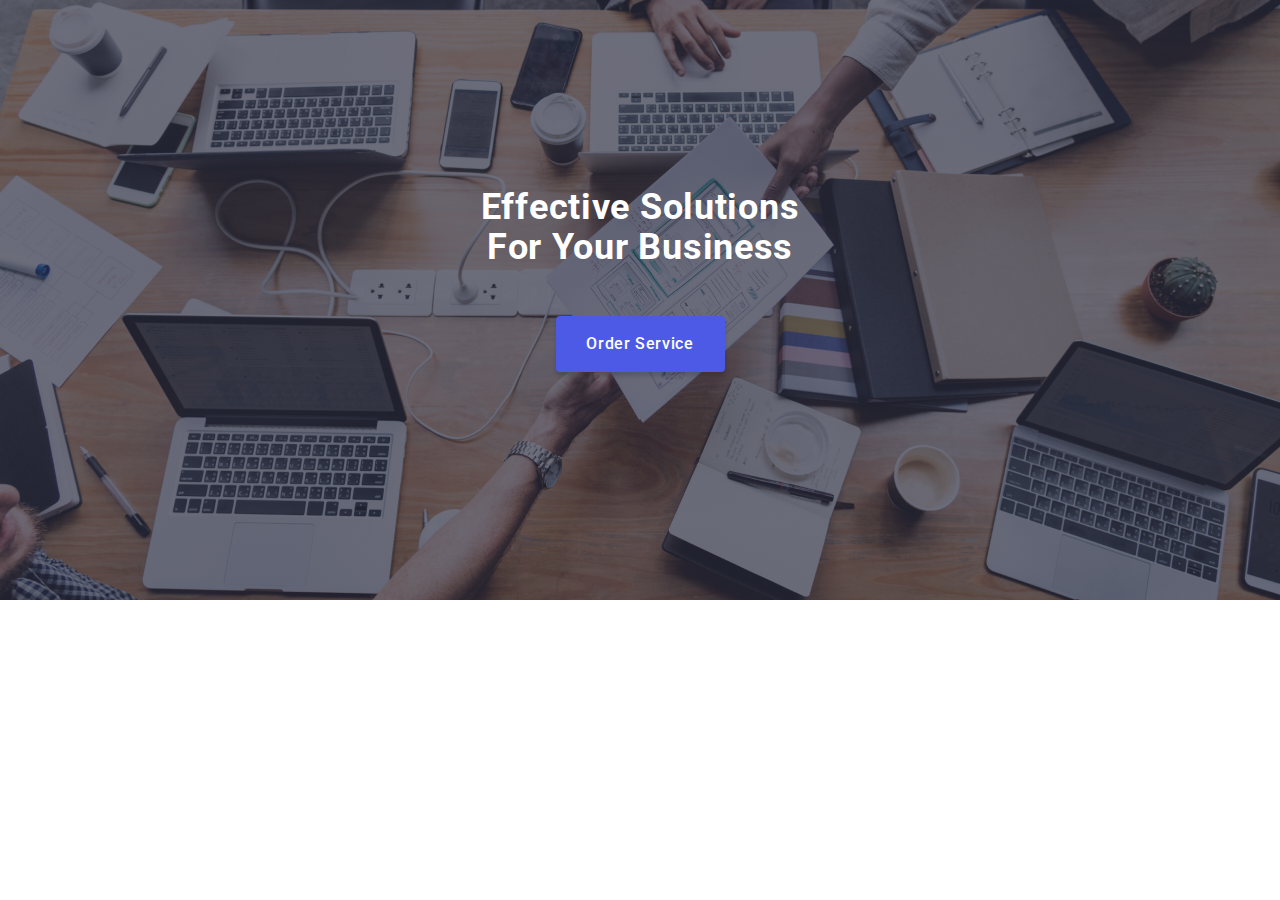
==== index.html @ 907e3c86 "start" ====
<!DOCTYPE html>
<html lang="en">
  <head>
    <meta charset="UTF-8" />
    <meta http-equiv="X-UA-Compatible" content="IE=edge" />
    <meta name="viewport" content="width=device-width, initial-scale=1.0" />
    <title>WebStudio</title>
    <link rel="preconnect" href="https://fonts.googleapis.com" />
    <link rel="preconnect" href="https://fonts.gstatic.com" crossorigin />
    <link
      href="https://fonts.googleapis.com/css2?family=Raleway:wght@800&family=Roboto:wght@400;500;700;900&display=swap"
      rel="stylesheet"
    />
    <link
      rel="stylesheet"
      href="https://cdn.jsdelivr.net/npm/modern-normalize@2.0.0/modern-normalize.min.css"
    />
    <link rel="stylesheet" href="./css/styles.css" />
  </head>

  <body>
    <!-- === HEADER -->

    <!-- <header class="header">
      <div class="container container-header">
        <nav class="logo-nav">
          <a class="header-logo logo link" href="./index.html"
            >Web<span class="header-logo-tail">Studio</span></a
          >
          <ul class="main-nav list">
            <li>
              <a class="nav-link nav-link-studio link" href="./index.html"
                >Studio</a
              >
            </li>
            <li>
              <a class="nav-link link" href="./portfolio.html">Portfolio</a>
            </li>
            <li><a class="nav-link link" href="">Contacts</a></li>
          </ul>
        </nav>
        <address class="contacts">
          <ul class="contacts-nav list">
            <li class="contacts-item">
              <a class="contacts-link link" href="mailto:info@devstudio.com"
                >info@devstudio.com</a
              >
            </li>
            <li class="contacts-item">
              <a class="contacts-link link" href="tel:+110001111111"
                >+11 (000) 111-11-11</a
              >
            </li>
          </ul>
        </address>
      </div>
    </header> -->

    <main>
      <!-- === HERO -->

      <section class="hero">
        <div class="container">
          <h1 class="hero-title">Effective Solutions for Your Business</h1>
          <button class="hero-btn" type="button" data-modal-open>
            Order Service
          </button>
        </div>
      </section>

      <!-- === FEATURES -->

      <!-- <section class="features-container">
        <div class="container">
          <h2 class="visually-hidden">Features</h2>
          <ul class="features-list list">
            <li class="features-list-item">
              <div class="features-icon">
                <svg width="64" height="64">
                  <use href="./images/icons.svg#icon-antenna"></use>
                </svg>
              </div>
              <h3 class="features-list-heading">Strategy</h3>
              <p class="features-text">
                Our goal is to identify the business problem to walk away with
                the perfect and creative solution.
              </p>
            </li>
            <li class="features-list-item">
              <div class="features-icon">
                <svg width="64" height="64">
                  <use href="./images/icons.svg#icon-clock"></use>
                </svg>
              </div>
              <h3 class="features-list-heading">Punctuality</h3>
              <p class="features-text">
                Bring the key message to the brand's audience for the best price
                within the shortest possible time.
              </p>
            </li>
            <li class="features-list-item">
              <div class="features-icon">
                <svg width="64" height="64">
                  <use href="./images/icons.svg#icon-diagram"></use>
                </svg>
              </div>
              <h3 class="features-list-heading">Diligence</h3>
              <p class="features-text">
                Research and confirm brands that present the strongest digital
                growth opportunities and minimize risk.
              </p>
            </li>
            <li class="features-list-item">
              <div class="features-icon">
                <svg width="64" height="64">
                  <use href="./images/icons.svg#icon-astronaut"></use>
                </svg>
              </div>
              <h3 class="features-list-heading">Technologies</h3>
              <p class="features-text">
                Design practice focused on digital experiences. We bring forth a
                deep passion for problem-solving.
              </p>
            </li>
          </ul>
        </div>
      </section> -->

      <!-- === FUNCTIONS -->

      <!-- <section class="functions-container">
        <div class="container">
          <h2 class="section-title functions-title">What are we doing</h2>
          <ul class="functions-list list">
            <li class="functions-image">
              <img src="./images/img01.jpg" alt="Computer screen" width="360" />
            </li>
            <li class="functions-image">
              <img
                src="./images/img02.jpg"
                alt="Several smartphone screen layers"
                width="360"
              />
            </li>
            <li class="functions-image">
              <img
                src="./images/img03.jpg"
                alt="Smartphone in a hand"
                width="360"
              />
            </li>
          </ul>
        </div>
      </section> -->

      <!-- === TEAM -->

      <!-- <section class="team-container">
        <div class="container">
          <h2 class="section-title team-title">Our Team</h2>
          <ul class="team-list list">
            <li class="team-member-card">
              <img
                src="./images/photo01.jpg"
                alt="Mark Guerrero"
                class="team-img"
                width="264"
              />
              <div class="team-text">
                <h3 class="team-card-title">Mark Guerrero</h3>
                <p class="team-card-description">Product Designer</p>
                <ul class="team-soc-list list">
                  <li class="team-soc-item">
                    <a
                      href=""
                      class="team-soc-link link"
                      target="_blank"
                      rel="noopener noreferrer"
                    >
                      <svg class="team-soc-icon" width="16" height="16">
                        <use href="./images/icons.svg#icon-instagram"></use>
                      </svg>
                    </a>
                  </li>
                  <li class="team-soc-item">
                    <a
                      href=""
                      class="team-soc-link link"
                      target="_blank"
                      rel="noopener noreferrer"
                    >
                      <svg class="team-soc-icon" width="16" height="16">
                        <use href="./images/icons.svg#icon-twitter"></use>
                      </svg>
                    </a>
                  </li>
                  <li class="team-soc-item">
                    <a
                      href=""
                      class="team-soc-link link"
                      target="_blank"
                      rel="noopener noreferrer"
                    >
                      <svg class="team-soc-icon" width="16" height="16">
                        <use href="./images/icons.svg#icon-facebook"></use>
                      </svg>
                    </a>
                  </li>
                  <li class="team-soc-item">
                    <a
                      href=""
                      class="team-soc-link link"
                      target="_blank"
                      rel="noopener noreferrer"
                    >
                      <svg class="team-soc-icon" width="16" height="16">
                        <use href="./images/icons.svg#icon-linkedin"></use>
                      </svg>
                    </a>
                  </li>
                </ul>
              </div>
            </li>
            <li class="team-member-card">
              <img
                src="./images/photo02.jpg"
                alt="Tom Ford"
                class="team-img"
                width="264"
              />
              <div class="team-text">
                <h3 class="team-card-title">Tom Ford</h3>
                <p class="team-card-description">Frontend Developer</p>
                <ul class="team-soc-list list">
                  <li class="team-soc-item">
                    <a
                      href=""
                      class="team-soc-link link"
                      target="_blank"
                      rel="noopener noreferrer"
                    >
                      <svg class="team-soc-icon" width="16" height="16">
                        <use href="./images/icons.svg#icon-instagram"></use>
                      </svg>
                    </a>
                  </li>
                  <li class="team-soc-item">
                    <a
                      href=""
                      class="team-soc-link link"
                      target="_blank"
                      rel="noopener noreferrer"
                    >
                      <svg class="team-soc-icon" width="16" height="16">
                        <use href="./images/icons.svg#icon-twitter"></use>
                      </svg>
                    </a>
                  </li>
                  <li class="team-soc-item">
                    <a
                      href=""
                      class="team-soc-link link"
                      target="_blank"
                      rel="noopener noreferrer"
                    >
                      <svg class="team-soc-icon" width="16" height="16">
                        <use href="./images/icons.svg#icon-facebook"></use>
                      </svg>
                    </a>
                  </li>
                  <li class="team-soc-item">
                    <a
                      href=""
                      class="team-soc-link link"
                      target="_blank"
                      rel="noopener noreferrer"
                    >
                      <svg class="team-soc-icon" width="16" height="16">
                        <use href="./images/icons.svg#icon-linkedin"></use>
                      </svg>
                    </a>
                  </li>
                </ul>
              </div>
            </li>
            <li class="team-member-card">
              <img
                src="./images/photo03.jpg"
                alt="Camila Garcia"
                class="team-img"
                width="264"
              />
              <div class="team-text">
                <h3 class="team-card-title">Camila Garcia</h3>
                <p class="team-card-description">Marketing</p>
                <ul class="team-soc-list list">
                  <li class="team-soc-item">
                    <a
                      href=""
                      class="team-soc-link link"
                      target="_blank"
                      rel="noopener noreferrer"
                    >
                      <svg class="team-soc-icon" width="16" height="16">
                        <use href="./images/icons.svg#icon-instagram"></use>
                      </svg>
                    </a>
                  </li>
                  <li class="team-soc-item">
                    <a
                      href=""
                      class="team-soc-link link"
                      target="_blank"
                      rel="noopener noreferrer"
                    >
                      <svg class="team-soc-icon" width="16" height="16">
                        <use href="./images/icons.svg#icon-twitter"></use>
                      </svg>
                    </a>
                  </li>
                  <li class="team-soc-item">
                    <a
                      href=""
                      class="team-soc-link link"
                      target="_blank"
                      rel="noopener noreferrer"
                    >
                      <svg class="team-soc-icon" width="16" height="16">
                        <use href="./images/icons.svg#icon-facebook"></use>
                      </svg>
                    </a>
                  </li>
                  <li class="team-soc-item">
                    <a
                      href=""
                      class="team-soc-link link"
                      target="_blank"
                      rel="noopener noreferrer"
                    >
                      <svg class="team-soc-icon" width="16" height="16">
                        <use href="./images/icons.svg#icon-linkedin"></use>
                      </svg>
                    </a>
                  </li>
                </ul>
              </div>
            </li>
            <li class="team-member-card">
              <img
                src="./images/photo04.jpg"
                alt="Daniel Wilson"
                class="team-img"
                width="264"
              />
              <div class="team-text">
                <h3 class="team-card-title">Daniel Wilson</h3>
                <p class="team-card-description">UI Designer</p>
                <ul class="team-soc-list list">
                  <li class="team-soc-item">
                    <a
                      href=""
                      class="team-soc-link link"
                      target="_blank"
                      rel="noopener noreferrer"
                    >
                      <svg class="team-soc-icon" width="16" height="16">
                        <use href="./images/icons.svg#icon-instagram"></use>
                      </svg>
                    </a>
                  </li>
                  <li class="team-soc-item">
                    <a
                      href=""
                      class="team-soc-link link"
                      target="_blank"
                      rel="noopener noreferrer"
                    >
                      <svg class="team-soc-icon" width="16" height="16">
                        <use href="./images/icons.svg#icon-twitter"></use>
                      </svg>
                    </a>
                  </li>
                  <li class="team-soc-item">
                    <a
                      href=""
                      class="team-soc-link link"
                      target="_blank"
                      rel="noopener noreferrer"
                    >
                      <svg class="team-soc-icon" width="16" height="16">
                        <use href="./images/icons.svg#icon-facebook"></use>
                      </svg>
                    </a>
                  </li>
                  <li class="team-soc-item">
                    <a
                      href=""
                      class="team-soc-link link"
                      target="_blank"
                      rel="noopener noreferrer"
                    >
                      <svg class="team-soc-icon" width="16" height="16">
                        <use href="./images/icons.svg#icon-linkedin"></use>
                      </svg>
                    </a>
                  </li>
                </ul>
              </div>
            </li>
          </ul>
        </div>
      </section> -->

      <!-- === CUSTOMERS -->

      <!-- <section class="customers">
        <div class="container">
          <h2 class="section-title customers-title">Customers</h2>
          <ul class="customers-list list">
            <li class="customers-item">
              <a
                href=""
                class="customers-link link"
                target="_blank"
                rel="noopener noreferrer"
              >
                <svg class="customers-icon" width="104" height="56">
                  <use href="./images/icons.svg#icon-client-01"></use>
                </svg>
              </a>
            </li>
            <li class="customers-item">
              <a
                href=""
                class="customers-link link"
                target="_blank"
                rel="noopener noreferrer"
              >
                <svg class="customers-icon" width="104" height="56">
                  <use href="./images/icons.svg#icon-client-02"></use>
                </svg>
              </a>
            </li>
            <li class="customers-item">
              <a
                href=""
                class="customers-link link"
                target="_blank"
                rel="noopener noreferrer"
              >
                <svg class="customers-icon" width="104" height="56">
                  <use href="./images/icons.svg#icon-client-03"></use>
                </svg>
              </a>
            </li>
            <li class="customers-item">
              <a
                href=""
                class="customers-link link"
                target="_blank"
                rel="noopener noreferrer"
              >
                <svg class="customers-icon" width="104" height="56">
                  <use href="./images/icons.svg#icon-client-04"></use>
                </svg>
              </a>
            </li>
            <li class="customers-item">
              <a
                href=""
                class="customers-link link"
                target="_blank"
                rel="noopener noreferrer"
              >
                <svg class="customers-icon" width="104" height="56">
                  <use href="./images/icons.svg#icon-client-05"></use>
                </svg>
              </a>
            </li>
            <li class="customers-item">
              <a
                href=""
                class="customers-link link"
                target="_blank"
                rel="noopener noreferrer"
              >
                <svg class="customers-icon" width="104" height="56">
                  <use href="./images/icons.svg#icon-client-06"></use>
                </svg>
              </a>
            </li>
          </ul>
        </div>
      </section> -->
    </main>

    <!-- === FOOTER -->

    <!-- <footer class="footer">
      <div class="container footer-container">
        <div class="footer-left">
          <a class="footer-logo logo link" href="./index.html"
            >Web<span class="footer-logo-tail">Studio</span></a
          >
          <p class="footer-text">
            Increase the flow of customers and sales for your business with
            digital marketing & growth solutions.
          </p>
        </div>
        <div class="footer-right">
          <p class="footer-title">Social media</p>
          <ul class="footer-soc-list list">
            <li class="footer-soc-item">
              <a
                href=""
                class="footer-soc-link"
                target="_blank"
                rel="hoopener noreferrer"
              >
                <svg class="footer-soc-icons" width="24" height="24">
                  <use href="./images/icons.svg#icon-instagram"></use>
                </svg>
              </a>
            </li>
            <li class="footer-soc-item">
              <a
                href=""
                class="footer-soc-link"
                target="_blank"
                rel="hoopener noreferrer"
              >
                <svg class="footer-soc-icons" width="24" height="24">
                  <use href="./images/icons.svg#icon-twitter"></use>
                </svg>
              </a>
            </li>
            <li class="footer-soc-item">
              <a
                href=""
                class="footer-soc-link"
                target="_blank"
                rel="hoopener noreferrer"
              >
                <svg class="footer-soc-icons" width="24" height="24">
                  <use href="./images/icons.svg#icon-facebook"></use>
                </svg>
              </a>
            </li>
            <li class="footer-soc-item">
              <a
                href=""
                class="footer-soc-link"
                target="_blank"
                rel="hoopener noreferrer"
              >
                <svg class="footer-soc-icons" width="24" height="24">
                  <use href="./images/icons.svg#icon-linkedin"></use>
                </svg>
              </a>
            </li>
          </ul>
        </div>
        <div class="footer-suscribe">
          <p class="footer-title">Subscribe</p>
          <form class="subscribe-field">
            <label class="user-email"
              ><input
                type="email"
                name="user-email"
                class="subscribe-input"
                placeholder="E-mail"
            /></label>
            <button type="submit" class="subscribe-btn">
              Subscribe
              <svg class="send-icon" width="24" height="24">
                <use href="./images/icons.svg#icon-send"></use>
              </svg>
            </button>
          </form>
        </div>
      </div>
    </footer> -->

    <!-- === MODAL -->

    <div class="backdrop is-hidden" data-modal>
      <div class="modal">
        <button type="button" class="modal-close" data-modal-close>
          <svg class="button-icon" width="8" height="8">
            <use href="./images/icons.svg#icon-close"></use>
          </svg>
        </button>
        <p class="modal-title">Leave your contacts and we will call you back</p>
        <form>
          <div class="modal-field">
            <label for="user-name" class="input-label">Name</label>
            <div class="wrap-input">
              <input
                type="text"
                name="user-name"
                id="user-name"
                class="modal-input"
                placeholder="Thomas Anderson"
              />
              <svg class="modal-icon" width="18" height="24">
                <use href="./images/icons.svg#icon-person"></use>
              </svg>
            </div>
          </div>
          <div class="modal-field">
            <label for="user-tel" class="input-label">Phone</label>
            <div class="wrap-input">
              <input
                type="tel"
                name="user-tel"
                id="user-tel"
                class="modal-input"
                placeholder="neo@gmatrix.com"
              />
              <svg class="modal-icon" width="18" height="24">
                <use href="./images/icons.svg#icon-phone"></use>
              </svg>
            </div>
          </div>
          <div class="modal-field">
            <label for="user-email" class="input-label">Email</label>
            <div class="wrap-input">
              <input
                type="email"
                name="user-email"
                id="user-email"
                class="modal-input"
                placeholder="+380123456789"
              />
              <svg class="modal-icon" width="18" height="24">
                <use href="./images/icons.svg#icon-email"></use>
              </svg>
            </div>
          </div>
          <div class="textarea-wrap">
            <label for="user-comment" class="input-label">Comment</label>
            <textarea
              name="user-comment"
              id="user-comment"
              class="modal-comment"
              placeholder="Text input"
            ></textarea>
          </div>
          <div class="privacy-field">
            <input
              type="checkbox"
              id="user-privacy"
              name="user-privacy"
              value="true"
              class="modal-check visually-hidden"
            />
            <label for="user-privacy" class="check-text">
              <span class="check-span">
                <svg class="check-icon" width="10" height="8">
                  <use href="./images/icons.svg#icon-click"></use>
                </svg>
              </span>
              I accept the terms and conditions of the
              <a href="" class="privacy-link">Privacy Policy</a></label
            >
          </div>
          <button type="submit" class="modal-button">Send</button>
        </form>
      </div>
    </div>
    <script src="./js/modal.js"></script>
  </body>
</html>
---- css/styles.css ----
:root {
  --primary-brand-color: #4d5ae5;
  --logo-font: "Raleway", sans-serif;
  --main-font: "Roboto", sans-serif;
  --main-color: #434455;
  --secondary-color: #2e2f42;
  --active-contact-color: #404bbf;
  --minor-color: #f4f4fd;
  --nondescript-color: #ffffff;
  --border-color: #e7e9fc;
  --customers-color: #8e8f99;
  --footer-active-color: #31d0aa;
  --modal-bg: #fcfcfc;
}

body {
  font-family: var(--main-font);
  color: var(--main-color);
  background-color: var(--nondescript-color);
}

h1,
h2,
h3,
h4,
p {
  margin-top: 0;
  margin-bottom: 0;
}

ul,
ol {
  margin-top: 0;
  margin-bottom: 0;
  padding-left: 0;
}

img {
  display: block;
}

.link {
  text-decoration: none;
}

.list {
  list-style: none;
}

.container {
  width: 100%;
  padding-right: 15px;
  padding-left: 15px;
  margin: 0 auto;
}

.contacts {
  font-style: normal;
  margin-left: auto;
}

.logo {
  font-family: var(--logo-font);
  font-weight: 800;
  font-size: 18px;
  line-height: 1.17;
  letter-spacing: 0.03em;
  text-transform: uppercase;
  color: var(--primary-brand-color);
}

/* ======================= HEADER ======================== */

.header {
  background: var(--nondescript-color);
  padding-top: 24px;
  padding-bottom: 24px;
  display: flex;
  border-bottom: 1px solid #e7e9fc;
  box-shadow: 0px 2px 1px rgba(46, 47, 66, 0.08),
    0px 1px 1px rgba(46, 47, 66, 0.16), 0px 1px 6px rgba(46, 47, 66, 0.08);
}

.container-header {
  display: flex;
}

.logo-nav {
  display: flex;
  align-items: center;
}

.header-logo {
  margin-right: 76px;
}

.header-logo-tail {
  font-family: var(--logo-font);
  font-weight: 800;
  font-size: 18px;
  line-height: 1.17;
  letter-spacing: 0.03em;
  text-transform: uppercase;
  color: var(--secondary-color);
}

.main-nav {
  display: flex;
  gap: 40px;
}

.nav-link {
  font-family: var(--main-font);
  font-weight: 500;
  font-size: 16px;
  line-height: 1.5;
  letter-spacing: 0.02em;
  color: var(--secondary-color);
  padding: 24px 0;
  transition-property: color;
  transition-duration: 250ms;
  transition-timing-function: cubic-bezier(0.4, 0, 0.2, 1);
}

.nav-link-studio,
.nav-link-portfolio {
  position: relative;
  color: var(--active-contact-color);
}

.nav-link-studio::after,
.nav-link-portfolio::after {
  content: "";
  position: absolute;
  display: block;
  width: 100%;
  height: 4px;
  border-radius: 2px;
  background-color: var(--active-contact-color);
  margin-top: 21px;
  bottom: -1px;
}

.contacts-nav {
  display: flex;
  gap: 40px;
}

.contacts-link {
  font-family: var(--main-font);
  font-weight: 400;
  font-size: 16px;
  line-height: 1.5;
  letter-spacing: 0.02em;
  color: var(--main-color);
  transition-property: color;
  transition-duration: 250ms;
  transition-timing-function: cubic-bezier(0.4, 0, 0.2, 1);
}

.contacts-link:hover,
.contacts-link:focus,
.nav-link:hover,
.nav-link:focus {
  color: var(--active-contact-color);
}

/* =================== HERO ================= */

.hero {
  height: 600px;
  max-width: 1440px;
  background-color: var(--secondary-color);
  padding: 188px 0;
  background-image: linear-gradient(
      rgba(46, 47, 66, 0.7),
      rgba(46, 47, 66, 0.7)
    ),
    url(../images/bg.jpg);
  background-size: cover;
  background-repeat: no-repeat;
  background-position: center;
  margin: 0 auto;
}

.hero-title {
  width: 320px;
  font-family: var(--main-font);
  margin: 0 auto 48px;
  color: var(--nondescript-color);
  font-weight: 700;
  font-size: 36px;
  line-height: 1.11;
  text-align: center;
  letter-spacing: 0.02em;
  text-transform: capitalize;
}

.hero-btn {
  min-width: 169px;
  height: 56px;
  font-family: var(--main-font);
  font-weight: 500;
  font-size: 16px;
  line-height: 1.5;
  letter-spacing: 0.04em;
  color: var(--nondescript-color);
  background-color: var(--primary-brand-color);
  box-shadow: 0px 4px 4px rgba(0, 0, 0, 0.15);
  border: none;
  border-radius: 4px;
  cursor: pointer;
  display: block;
  margin: 0 auto;
  transition: background-color 250ms cubic-bezier(0.4, 0, 0.2, 1);
}

.hero-btn:hover,
.hero-btn:focus {
  background-color: var(--active-contact-color);
  box-shadow: 0px 4px 4px rgba(0, 0, 0, 0.15);
}

/* ==================== FEATURES ======================= */

.visually-hidden {
  position: absolute;
  width: 1px;
  height: 1px;
  margin: -1px;
  border: 0;
  padding: 0;
  white-space: nowrap;
  clip-path: inset(100%);
  clip: rect(0 0 0 0);
  overflow: hidden;
}

.features-container,
.team-container {
  padding: 120px 0;
}

.features-list,
.functions-list,
.team-list {
  display: flex;
  gap: 24px;
}

.features-icon {
  height: 112px;
  background-color: var(--minor-color);
  border-radius: 4px;
  display: flex;
  justify-content: center;
  align-items: center;
  margin-bottom: 8px;
}

.features-list-heading {
  font-weight: 500;
  font-size: 20px;
  line-height: 1.2;
  letter-spacing: 0.02em;
  color: var(--secondary-color);
  margin-bottom: 8px;
}

.features-list-item {
  width: calc((100% - 72px) / 4);
}

.features-text {
  line-height: 1.5;
  letter-spacing: 0.02em;
  color: var(--main-color);
}

/* ===================== FUNCTIONS =========================== */

.functions-container {
  padding-bottom: 120px;
}

.functions-title {
  margin-bottom: 72px;
}

.functions-image {
  width: calc((100% - 48px) / 3);
}

/* ===================== TEAM & PROJECTS ===================== */

.team-title {
  margin-bottom: 72px;
}

.projects-box {
  padding: 96px 0 120px 0;
}

.project-list {
  display: flex;
  gap: 24px;
  flex-wrap: wrap;
  row-gap: 48px;
}

.team-container {
  background: var(--minor-color);
}

.team-member-card,
.project-card {
  background: var(--nondescript-color);
}

.project-link {
  display: block;
  transition-property: box-shadow;
  transition-duration: 250ms;
  transition-timing-function: cubic-bezier(0.4, 0, 0.2, 1);
}

.project-link:hover,
.project-link:focus {
  box-shadow: 0px 1px 6px rgba(46, 47, 66, 0.08),
    0px 1px 1px rgba(46, 47, 66, 0.16), 0px 2px 1px rgba(46, 47, 66, 0.08);
}

.team-member-card {
  text-align: center;
  letter-spacing: 0.02em;
  box-shadow: 0px 1px 6px rgba(46, 47, 66, 0.08),
    0px 1px 1px rgba(46, 47, 66, 0.16), 0px 2px 1px rgba(46, 47, 66, 0.08);
  border-radius: 0px 0px 4px 4px;
}

.card-title,
.team-card-title {
  font-weight: 500;
  font-size: 20px;
  line-height: 1.2;
  letter-spacing: 0.02em;
  color: var(--secondary-color);
}

.card-title,
.team-card-title {
  margin-bottom: 8px;
}

.team-card-title,
.team-card-description {
  text-align: center;
}

.card-description,
.team-card-description {
  line-height: 1.5;
  letter-spacing: 0.02em;
  color: var(--main-color);
}

.team-card-description {
  margin-bottom: 8px;
}

.team-text {
  padding: 32px 16px;
}

.team-soc-list,
.customers-list {
  display: flex;
  justify-content: center;
  gap: 24px;
}

.team-soc-item,
.footer-soc-item {
  width: 40px;
  height: 40px;
}

.team-soc-link,
.footer-soc-link {
  width: 100%;
  height: 100%;
  background-color: var(--primary-brand-color);
  border-radius: 50%;
  display: flex;
  justify-content: center;
  align-items: center;
  transition-property: background-color;
  transition-duration: 250ms;
  transition-timing-function: cubic-bezier(0.4, 0, 0.2, 1);
}

.projects-text {
  padding: 32px 16px;
  border: 1px solid #e7e9fc;
  border-top: none;
}

.section-title {
  font-size: 36px;
  line-height: 1.11;
  text-align: center;
  letter-spacing: 0.02em;
  text-transform: capitalize;
  color: var(--secondary-color);
}

.img-box {
  position: relative;
  overflow: hidden;
}

.overflow-text {
  position: absolute;
  top: 0;
  left: 0;
  width: 100%;
  height: 100%;
  font-size: 16px;
  line-height: 1.5;
  letter-spacing: 0.02em;
  color: var(--minor-color);
  background-color: var(--primary-brand-color);
  padding: 40px 32px;
  transform: translateY(100%);
  transition: transform 250ms cubic-bezier(0.4, 0, 0.2, 1);
}

.project-link:hover .overflow-text,
.project-link:focus .overflow-text {
  transform: translateY(0%);
}

.team-soc-icon {
  fill: var(--minor-color);
}

.team-soc-link:hover,
.team-soc-link:focus {
  background-color: var(--active-contact-color);
}

/* ========================= CUSTOMERS ===================== */

.customers {
  padding: 120px 0;
}

.customers-title {
  margin-bottom: 72px;
}

.customers-item {
  width: 168px;
  height: 88px;
}

.customers-link {
  width: 100%;
  height: 100%;
  display: flex;
  border: 1px solid var(--customers-color);
  color: var(--customers-color);
  border-radius: 4px;
  justify-content: center;
  align-items: center;
  transition-property: border-color, color;
  transition-duration: 250ms;
  transition-timing-function: cubic-bezier(0.4, 0, 0.2, 1);
}

.customers-icon {
  fill: currentColor;
}

.customers-link:hover,
.customers-link:focus {
  border-color: var(--active-contact-color);
  color: var(--active-contact-color);
}

/* ========================= FILTER ======================== */

.filter-btn {
  background-color: var(--minor-color);
  font-family: var(--main-font);
  font-weight: 500;
  font-size: 16px;
  line-height: 1.5;
  text-align: center;
  letter-spacing: 0.04em;
  color: var(--primary-brand-color);
  border: 1px solid var(--border-color);
  border-radius: 4px;
  padding: 12px 24px;
  transition: color 250ms cubic-bezier(0.4, 0, 0.2, 1),
    background-color 250ms cubic-bezier(0.4, 0, 0.2, 1),
    border-color 250ms cubic-bezier(0.4, 0, 0.2, 1),
    box-shadow 250ms cubic-bezier(0.4, 0, 0.2, 1);
}

.filter-btn:hover,
.filter-btn:focus {
  background-color: var(--active-contact-color);
  color: var(--nondescript-color);
  cursor: pointer;
  box-shadow: 0px 3px 1px rgba(0, 0, 0, 0.1), 0px 2px 1px rgba(0, 0, 0, 0.08),
    0px 2px 2px rgba(0, 0, 0, 0.12);
  border: 1px solid transparent;
}

.filter-list {
  display: flex;
  gap: 24px;
  justify-content: center;
  margin-bottom: 72px;
}

/* ========================= FOOTER ======================== */

.footer-container {
  display: flex;
  align-items: baseline;
}

.footer {
  background-color: var(--secondary-color);
  padding: 100px 0;
}

.footer-left {
  margin-right: 120px;
}

.footer-right {
  margin-right: 80px;
}

.footer-logo {
  display: inline-block;
  margin-bottom: 16px;
}

.footer-text {
  width: 264px;
  line-height: 1.5;
  letter-spacing: 0.02em;
  color: var(--minor-color);
}

.footer-logo-tail {
  font-family: var(--logo-font);
  font-weight: 800;
  font-size: 18px;
  line-height: 1.17;
  letter-spacing: 0.03em;
  text-transform: uppercase;
  color: var(--minor-color);
}

.footer-title {
  margin-bottom: 16px;
  color: var(--nondescript-color);
  font-weight: 500;
  line-height: 1.5;
  letter-spacing: 0.02em;
}

.footer-soc-list {
  display: flex;
  gap: 16px;
}

.footer-soc-icons {
  fill: var(--minor-color);
}

.footer-soc-link:hover,
.footer-soc-link:focus {
  background-color: var(--footer-active-color);
}

.subscribe-field {
  display: flex;
  gap: 24px;
}

.subscribe-input {
  display: flex;
  width: 264px;
  height: 40px;
  font-size: 12px;
  line-height: 1.5;
  letter-spacing: 0.04em;
  background-color: transparent;
  border: 1px solid var(--nondescript-color);
  filter: drop-shadow(0px 4px 4px rgba(0, 0, 0, 0.15));
  border-radius: 4px;
  padding-left: 16px;
  color: var(--nondescript-color);
}

.subscribe-input::placeholder {
  font-size: 12px;
  line-height: 2;
  letter-spacing: 0.04em;
  color: var(--nondescript-color);
}

.subscribe-btn {
  display: flex;
  min-width: 165px;
  height: 40px;
  justify-content: center;
  align-items: center;
  padding: 8px 24px;
  border-radius: 4px;
  font-family: var(--main-font);
  background-color: var(--primary-brand-color);
  font-weight: 500;
  font-size: 16px;
  line-height: 1.5;
  letter-spacing: 0.04em;
  color: var(--nondescript-color);
  border: none;
  cursor: pointer;
  transition: background-color 250ms cubic-bezier(0.4, 0, 0.2, 1);
}

.subscribe-btn:hover,
.subscribe-btn:focus,
.modal-button:hover,
.modal-button:focus {
  background-color: var(--active-contact-color);
}

.send-icon {
  fill: var(--nondescript-color);
  margin-left: 16px;
}

/* ======================== MODAL ======================== */

.backdrop {
  position: fixed;
  width: 100%;
  height: 100%;
  background-color: rgba(46, 47, 66, 0.4);
  top: 0;
  transition: opacity 250ms cubic-bezier(0.4, 0, 0.2, 1),
    visibility 250ms cubic-bezier(0.4, 0, 0.2, 1);
}

.modal {
  position: absolute;
  width: 408px;
  min-height: 584px;
  background-color: var(--modal-bg);
  box-shadow: 0px 1px 1px rgba(0, 0, 0, 0.14), 0px 1px 3px rgba(0, 0, 0, 0.12),
    0px 2px 1px rgba(0, 0, 0, 0.2);
  border-radius: 4px;
  top: 50%;
  left: 50%;
  transform: translate(-50%, -50%) scale(1);
  transition: transform 250ms cubic-bezier(0.4, 0, 0.2, 1);
  padding: 72px 24px 24px;
}

.backdrop.is-hidden .modal {
  transform: translate(-50%, -50%) scale(0);
}

.modal-close {
  position: absolute;
  top: 24px;
  right: 24px;
  width: 24px;
  height: 24px;
  background-color: var(--border-color);
  border: 1px solid rgba(0, 0, 0, 0.1);
  border-radius: 50%;
  display: flex;
  align-items: center;
  justify-content: center;
  padding: 0;
  cursor: pointer;
  transition: background-color 250ms cubic-bezier(0.4, 0, 0.2, 1),
    border 250ms cubic-bezier(0.4, 0, 0.2, 1);
}

.modal-close:hover,
.modal-close:focus {
  border: none;
  fill: var(--nondescript-color);
  background-color: var(--active-contact-color);
}

.button-icon {
  transition: fill 250ms cubic-bezier(0.4, 0, 0.2, 1);
}

.is-hidden {
  visibility: hidden;
  opacity: 0;
  pointer-events: none;
}

.modal-title {
  color: var(--secondary-color);
  text-align: center;
  font-weight: 500;
  line-height: 1.5;
  letter-spacing: 0.02em;
  margin-bottom: 16px;
}

.modal-input {
  width: 100%;
  height: 40px;
  border: 1px solid rgba(46, 47, 66, 0.4);
  border-radius: 4px;
  background-color: transparent;
  padding-left: 38px;
  outline: transparent;
  transition: border-color 250ms cubic-bezier(0.4, 0, 0.2, 1);
}

.modal-input:focus {
  border-color: var(--primary-brand-color);
}

.modal-input:focus + .modal-icon {
  fill: var(--primary-brand-color);
}

.modal-icon {
  transition: fill 250ms cubic-bezier(0.4, 0, 0.2, 1);
}

.input-label {
  display: block;
  font-weight: 400;
  font-size: 12px;
  line-height: 1.17;
  letter-spacing: 0.04em;
  color: var(--customers-color);
  margin-bottom: 4px;
}

.input-label span {
  display: block;
}

.modal-field {
  margin-bottom: 8px;
}

.wrap-input {
  position: relative;
}

.modal-icon {
  position: absolute;
  top: 50%;
  transform: translateY(-50%);
  left: 16px;
}

.textarea-wrap {
  margin-bottom: 16px;
}

.privacy-field {
  margin-bottom: 24px;
}

.modal-comment {
  width: 100%;
  height: 120px;
  padding: 8px 16px;
  font-size: 12px;
  line-height: 1.17;
  letter-spacing: 0.04em;
  color: rgba(46, 47, 66, 0.4);
  background-color: transparent;
  border: 1px solid rgba(46, 47, 66, 0.4);
  border-radius: 4px;
  outline: transparent;
  resize: none;
  transition: border-color 250ms cubic-bezier(0.4, 0, 0.2, 1);
}

.modal-comment::placeholder,
.modal-input::placeholder {
  font-size: 12px;
  line-height: 1.17;
  letter-spacing: 0.04em;
  color: rgba(46, 47, 66, 0.4);
}

.modal-comment:focus {
  border-color: var(--primary-brand-color);
}

.check-text {
  align-items: center;
  font-weight: 400;
  font-size: 12px;
  line-height: 1.17;
  letter-spacing: 0.04em;
  color: var(--customers-color);
}

.check-span {
  display: inline-flex;
  width: 16px;
  height: 16px;
  border: 1px solid rgba(46, 47, 66, 0.4);
  border-radius: 2px;
  margin-right: 8px;
  align-items: center;
  justify-content: center;
  fill: transparent;
  transition: background-color 250ms cubic-bezier(0.4, 0, 0.2, 1),
    border 250ms cubic-bezier(0.4, 0, 0.2, 1),
    fill 250ms cubic-bezier(0.4, 0, 0.2, 1);
}

.modal-check:checked + .check-text span {
  background-color: var(--active-contact-color);
  border: none;
  fill: var(--minor-color);
}

.modal-button {
  display: block;
  justify-content: center;
  align-items: center;
  text-align: center;
  font-weight: 500;
  font-size: 16px;
  line-height: 1.5;
  letter-spacing: 0.04em;
  color: var(--nondescript-color);
  margin: 0 auto;
  min-width: 169px;
  height: 56px;
  background-color: var(--primary-brand-color);
  border: none;
  box-shadow: 0px 4px 4px rgba(0, 0, 0, 0.15);
  border-radius: 4px;
  cursor: pointer;
  transition: background-color 250ms cubic-bezier(0.4, 0, 0.2, 1);
}

.privacy-link {
  margin-left: 2px;
  color: var(--primary-brand-color);
}
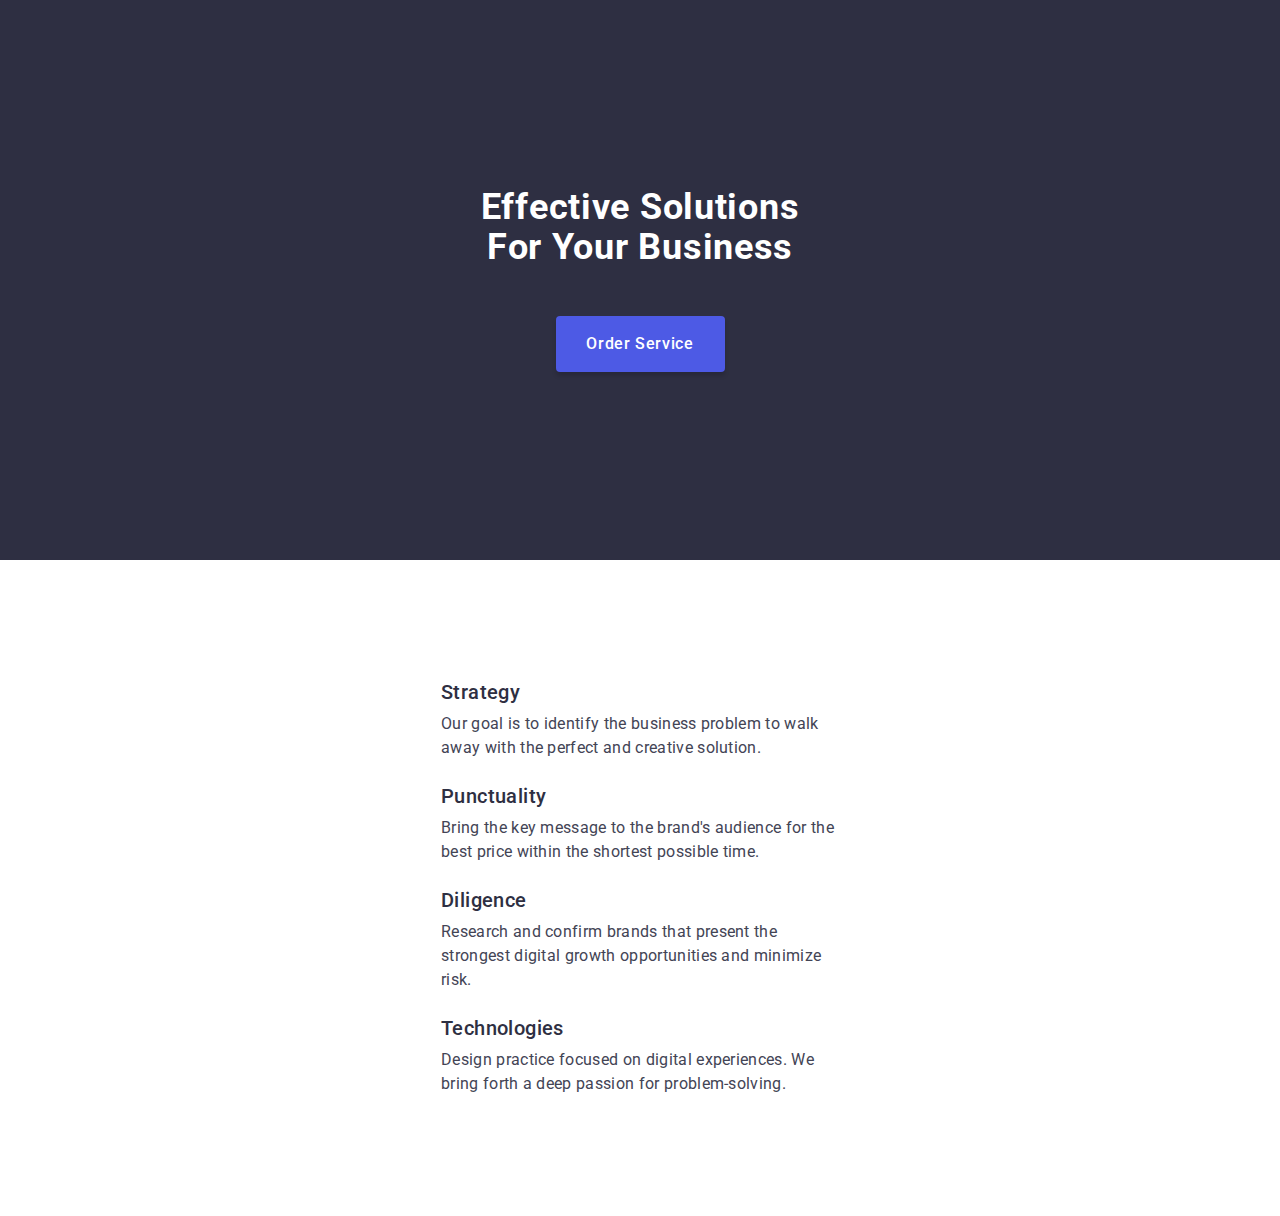
==== commit 197153b3: "shit" ====
--- a/index.html
+++ b/index.html
@@ -16,6 +16,7 @@
       href="https://cdn.jsdelivr.net/npm/modern-normalize@2.0.0/modern-normalize.min.css"
     />
     <link rel="stylesheet" href="./css/styles.css" />
+    <link rel="stylesheet" href="./css/media.css" />
   </head>
 
   <body>
@@ -70,16 +71,16 @@
 
       <!-- === FEATURES -->
 
-      <!-- <section class="features-container">
+      <section class="features-container">
         <div class="container">
           <h2 class="visually-hidden">Features</h2>
           <ul class="features-list list">
             <li class="features-list-item">
-              <div class="features-icon">
+              <!-- <div class="features-icon">
                 <svg width="64" height="64">
                   <use href="./images/icons.svg#icon-antenna"></use>
                 </svg>
-              </div>
+              </div> -->
               <h3 class="features-list-heading">Strategy</h3>
               <p class="features-text">
                 Our goal is to identify the business problem to walk away with
@@ -87,11 +88,11 @@
               </p>
             </li>
             <li class="features-list-item">
-              <div class="features-icon">
+              <!-- <div class="features-icon">
                 <svg width="64" height="64">
                   <use href="./images/icons.svg#icon-clock"></use>
                 </svg>
-              </div>
+              </div> -->
               <h3 class="features-list-heading">Punctuality</h3>
               <p class="features-text">
                 Bring the key message to the brand's audience for the best price
@@ -99,11 +100,11 @@
               </p>
             </li>
             <li class="features-list-item">
-              <div class="features-icon">
+              <!-- <div class="features-icon">
                 <svg width="64" height="64">
                   <use href="./images/icons.svg#icon-diagram"></use>
                 </svg>
-              </div>
+              </div> -->
               <h3 class="features-list-heading">Diligence</h3>
               <p class="features-text">
                 Research and confirm brands that present the strongest digital
@@ -111,11 +112,11 @@
               </p>
             </li>
             <li class="features-list-item">
-              <div class="features-icon">
+              <!-- <div class="features-icon">
                 <svg width="64" height="64">
                   <use href="./images/icons.svg#icon-astronaut"></use>
                 </svg>
-              </div>
+              </div> -->
               <h3 class="features-list-heading">Technologies</h3>
               <p class="features-text">
                 Design practice focused on digital experiences. We bring forth a
@@ -124,7 +125,7 @@
             </li>
           </ul>
         </div>
-      </section> -->
+      </section>
 
       <!-- === FUNCTIONS -->
 
--- a/css/styles.css
+++ b/css/styles.css
@@ -168,15 +168,13 @@
 /* =================== HERO ================= */
 
 .hero {
-  height: 600px;
-  max-width: 1440px;
   background-color: var(--secondary-color);
   padding: 188px 0;
-  background-image: linear-gradient(
+  /* background-image: linear-gradient(
       rgba(46, 47, 66, 0.7),
       rgba(46, 47, 66, 0.7)
     ),
-    url(../images/bg.jpg);
+    url(../images/bg.jpg); */
   background-size: cover;
   background-repeat: no-repeat;
   background-position: center;
@@ -246,6 +244,7 @@
 .team-list {
   display: flex;
   gap: 24px;
+  flex-wrap: wrap;
 }
 
 .features-icon {
@@ -259,16 +258,21 @@
 }
 
 .features-list-heading {
+  display: inline-flex;
   font-weight: 500;
   font-size: 20px;
   line-height: 1.2;
   letter-spacing: 0.02em;
   color: var(--secondary-color);
   margin-bottom: 8px;
+  margin-left: auto;
+  margin-right: auto;
+  text-align: center;
 }
 
 .features-list-item {
-  width: calc((100% - 72px) / 4);
+  /* width: calc((100% - 72px) / 4); */
+  width: 100%;
 }
 
 .features-text {
--- a/css/media.css
+++ b/css/media.css
@@ -0,0 +1,5 @@
+@media screen and (min-width: 428px) {
+    .container {
+        width: 428px;
+    };
+}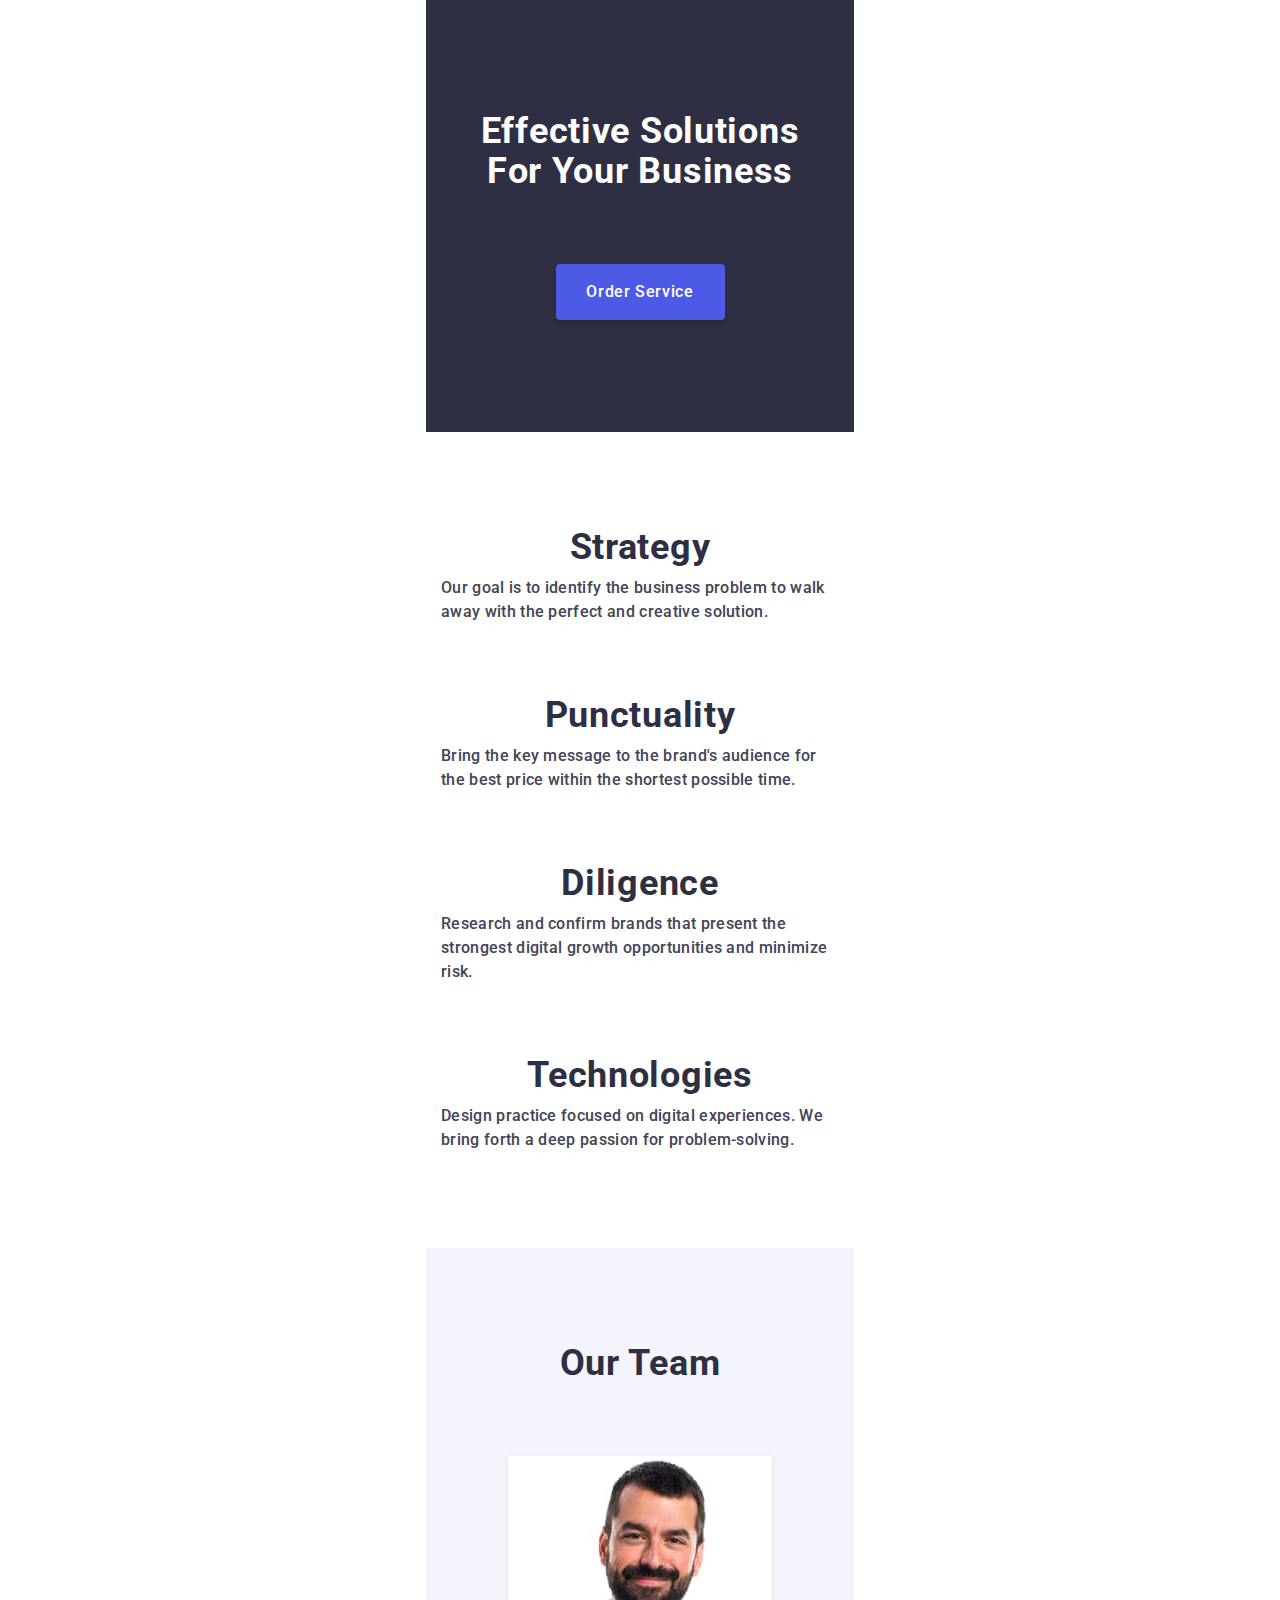
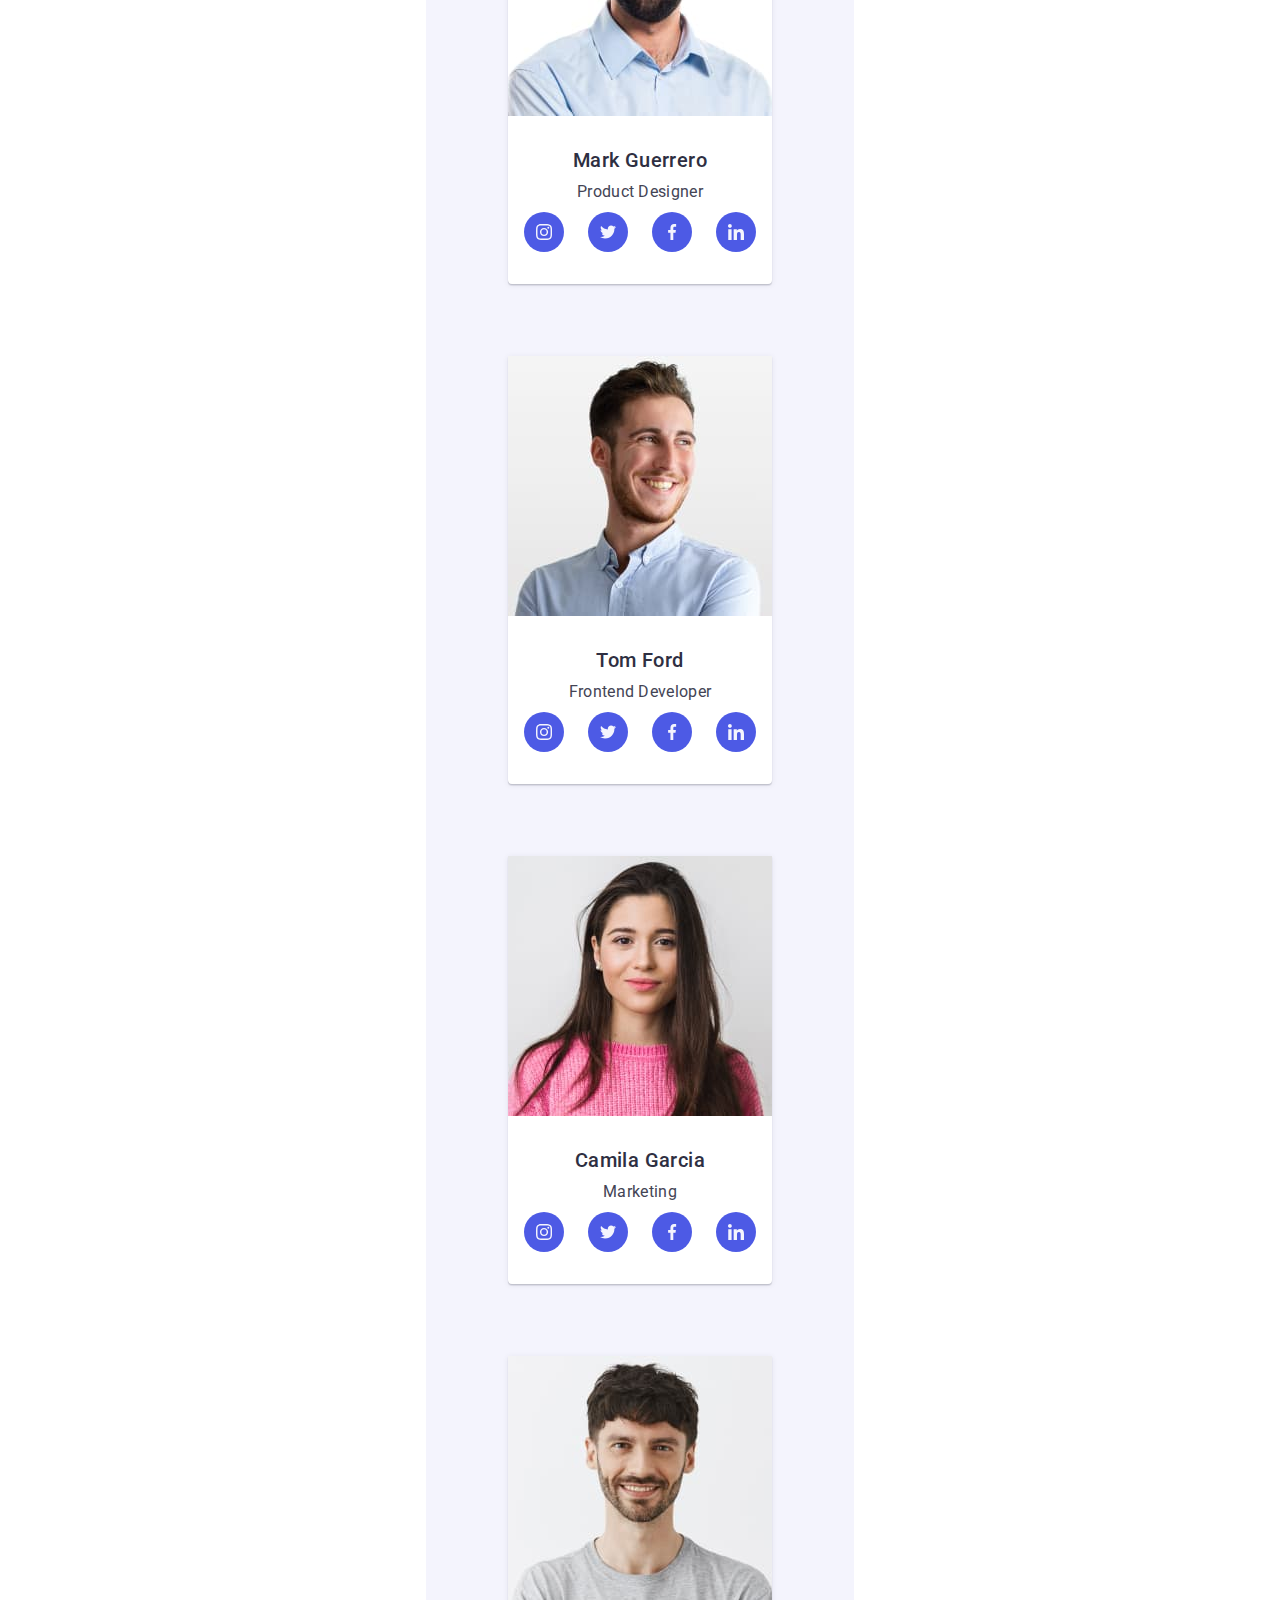
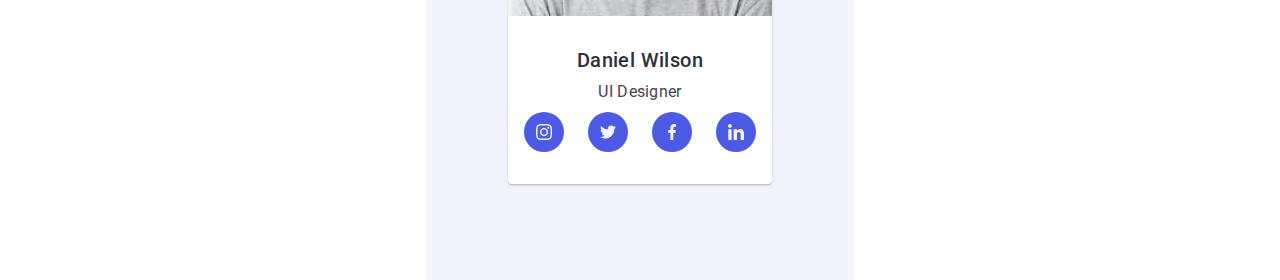
==== commit 5f256be0: "17.06 first successes" ====
--- a/index.html
+++ b/index.html
@@ -156,7 +156,7 @@
 
       <!-- === TEAM -->
 
-      <!-- <section class="team-container">
+      <section class="team-container">
         <div class="container">
           <h2 class="section-title team-title">Our Team</h2>
           <ul class="team-list list">
@@ -410,7 +410,7 @@
             </li>
           </ul>
         </div>
-      </section> -->
+      </section>
 
       <!-- === CUSTOMERS -->
 
--- a/css/styles.css
+++ b/css/styles.css
@@ -51,7 +51,7 @@
   width: 100%;
   padding-right: 15px;
   padding-left: 15px;
-  margin: 0 auto;
+  /* margin: 0 auto; */
 }
 
 .contacts {
@@ -168,8 +168,9 @@
 /* =================== HERO ================= */
 
 .hero {
+  display: flex;
   background-color: var(--secondary-color);
-  padding: 188px 0;
+  padding: 112px 0;
   /* background-image: linear-gradient(
       rgba(46, 47, 66, 0.7),
       rgba(46, 47, 66, 0.7)
@@ -182,9 +183,10 @@
 }
 
 .hero-title {
-  width: 320px;
+  padding-left: 39px;
+  padding-right: 39px;
   font-family: var(--main-font);
-  margin: 0 auto 48px;
+  margin: 0 auto 72px;
   color: var(--nondescript-color);
   font-weight: 700;
   font-size: 36px;
@@ -236,15 +238,19 @@
 
 .features-container,
 .team-container {
-  padding: 120px 0;
+  display: flex;
+  max-width: 428px;
+  padding: 96px 0;
+  margin: 0 auto;
 }
 
 .features-list,
 .functions-list,
 .team-list {
   display: flex;
-  gap: 24px;
+  gap: 72px;
   flex-wrap: wrap;
+  justify-content: center;
 }
 
 .features-icon {
@@ -258,10 +264,11 @@
 }
 
 .features-list-heading {
-  display: inline-flex;
-  font-weight: 500;
-  font-size: 20px;
-  line-height: 1.2;
+  display: block;
+  font-weight: 700;
+  font-size: 36px;
+  text-transform: capitalize;
+  line-height: 1.11;
   letter-spacing: 0.02em;
   color: var(--secondary-color);
   margin-bottom: 8px;
@@ -276,6 +283,8 @@
 }
 
 .features-text {
+  font-weight: 500;
+  font-size: 16px;
   line-height: 1.5;
   letter-spacing: 0.02em;
   color: var(--main-color);
--- a/css/media.css
+++ b/css/media.css
@@ -1,5 +1,10 @@
 @media screen and (min-width: 428px) {
     .container {
         width: 428px;
-    };
+        
+    }
+
+    .hero {
+        width: 428px;
+    }
 }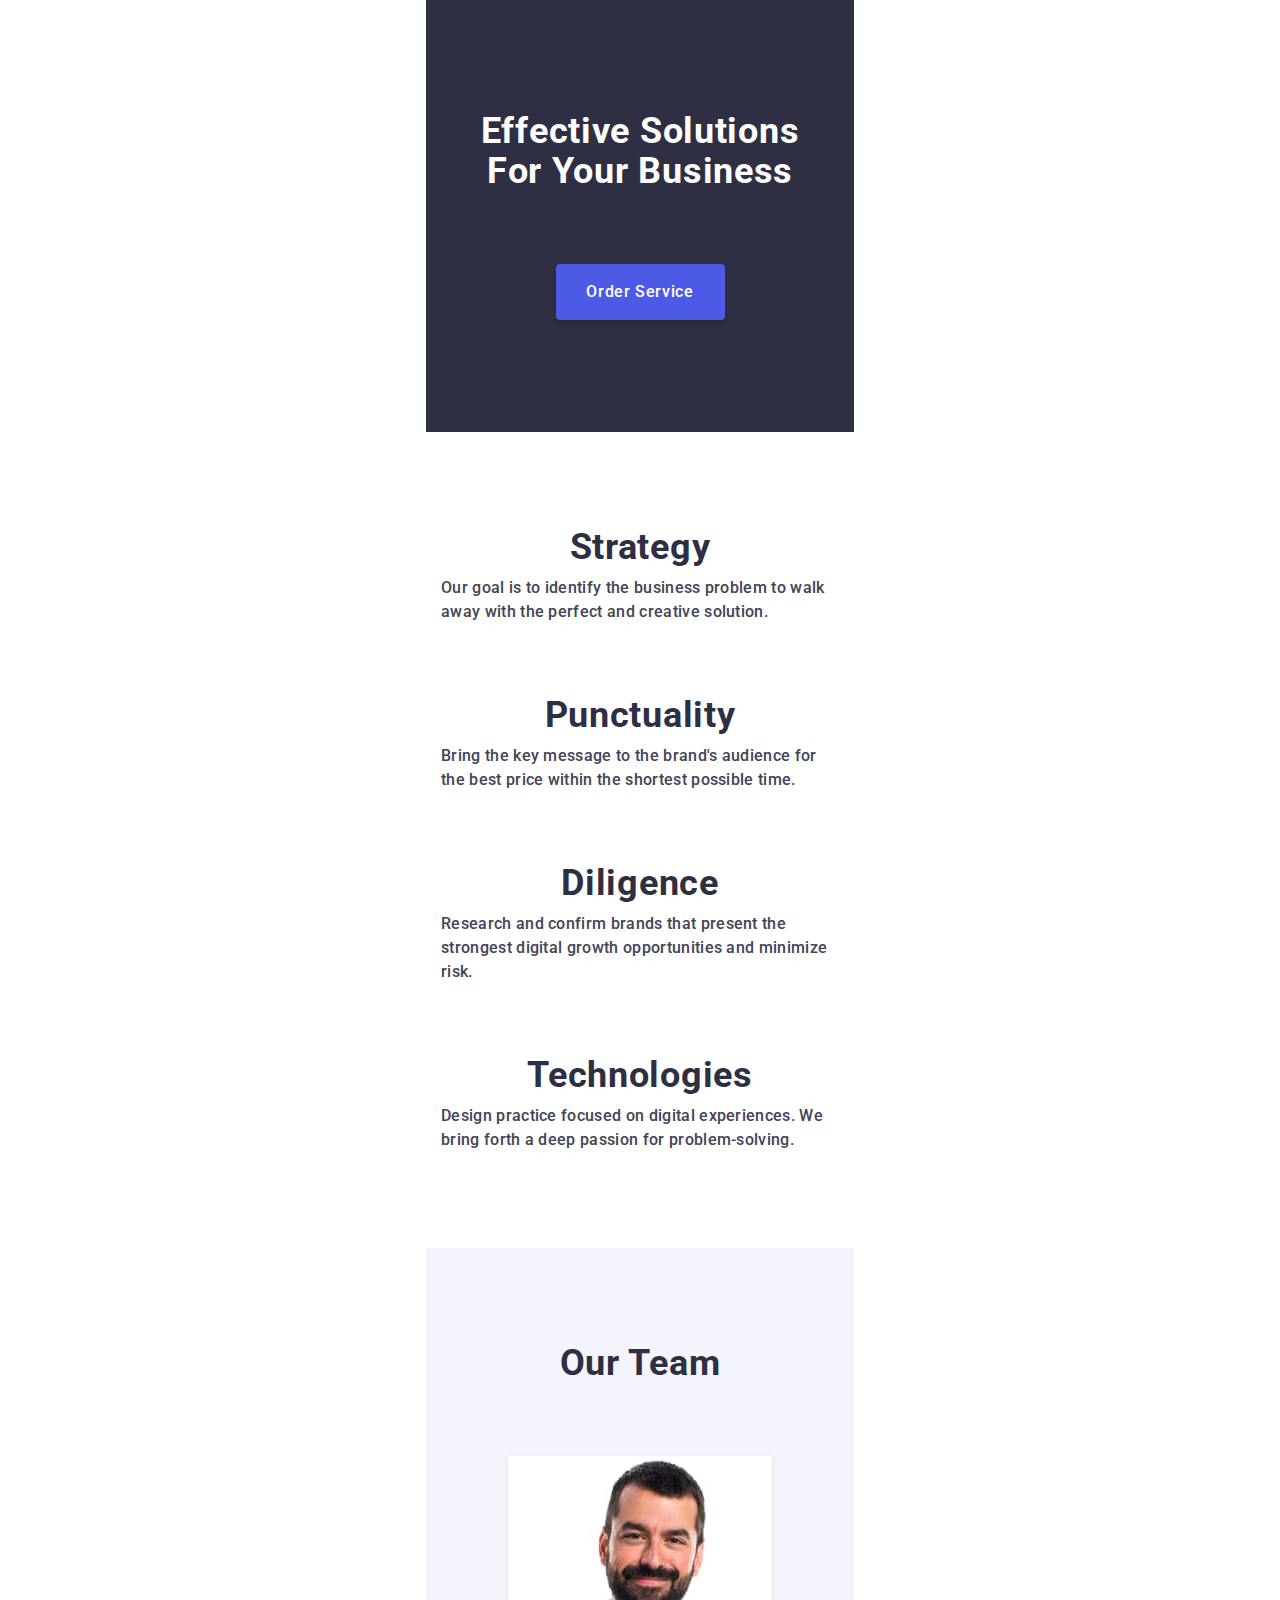
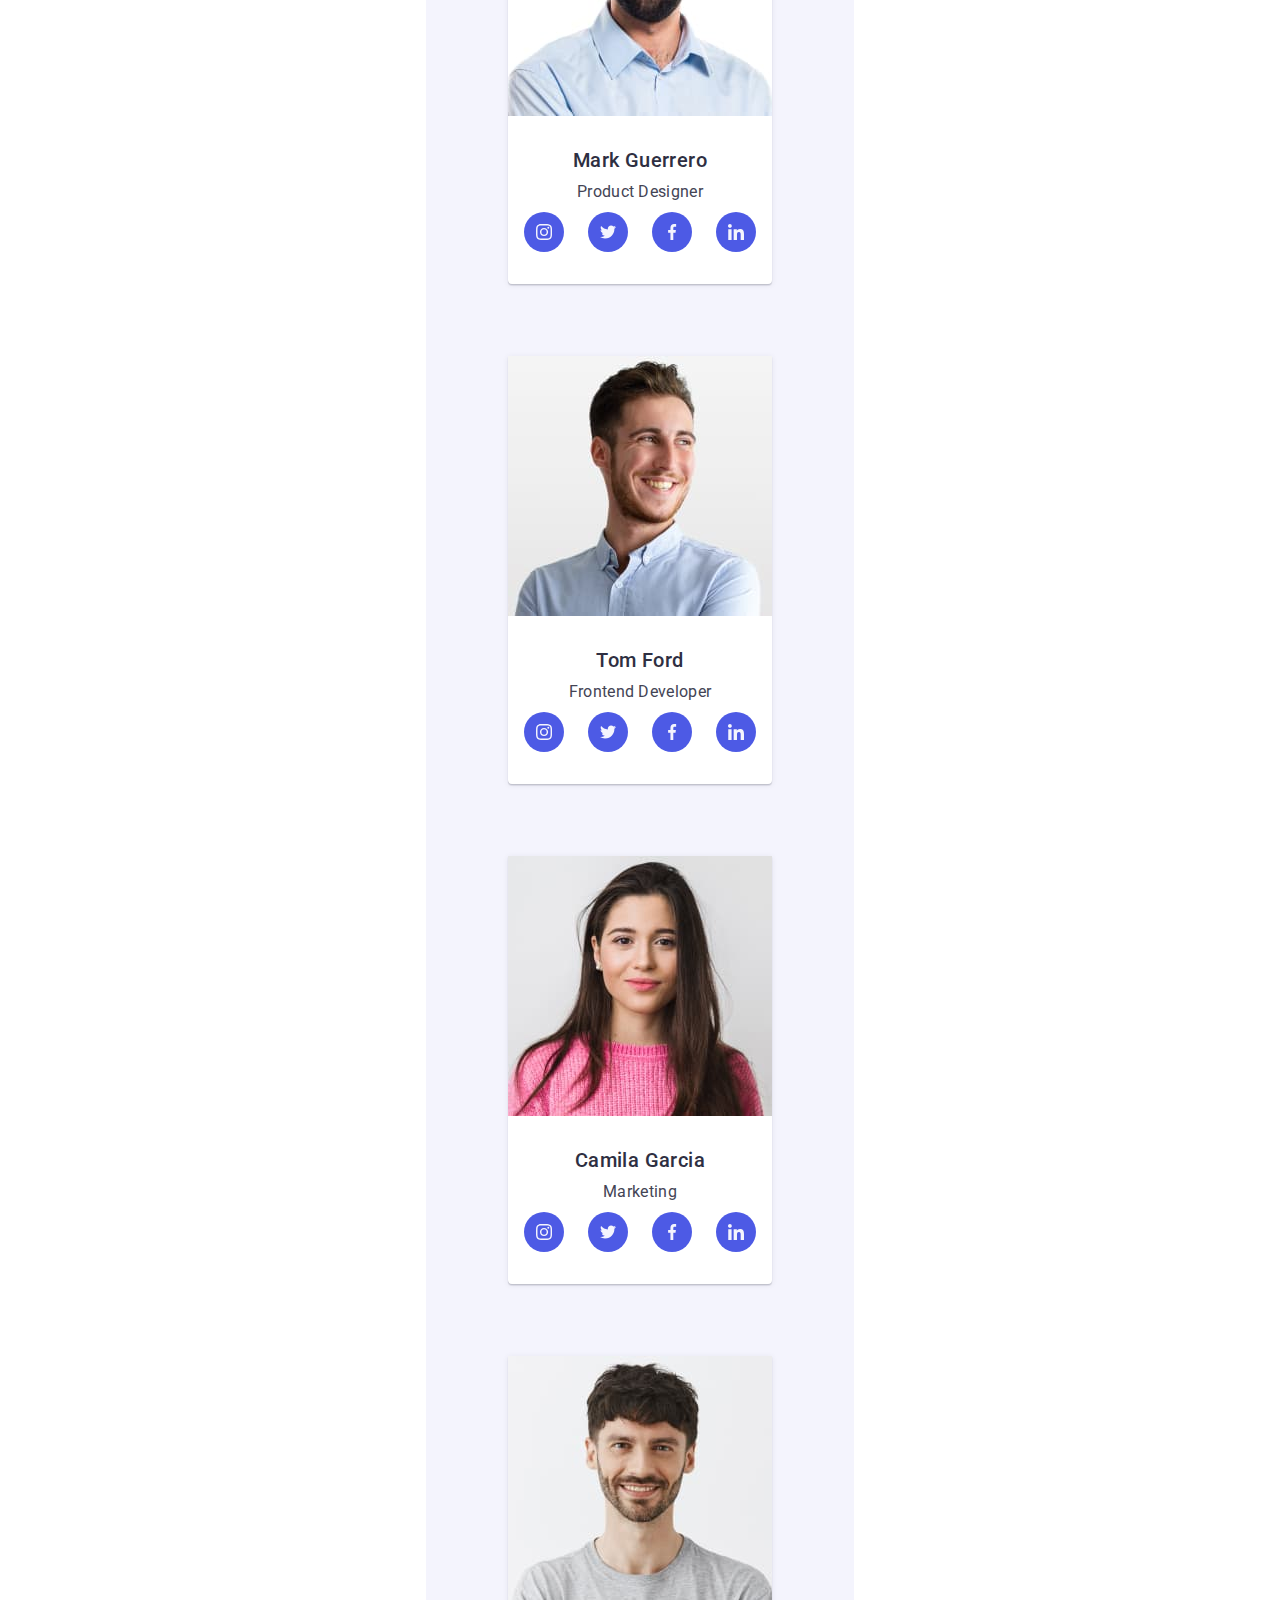
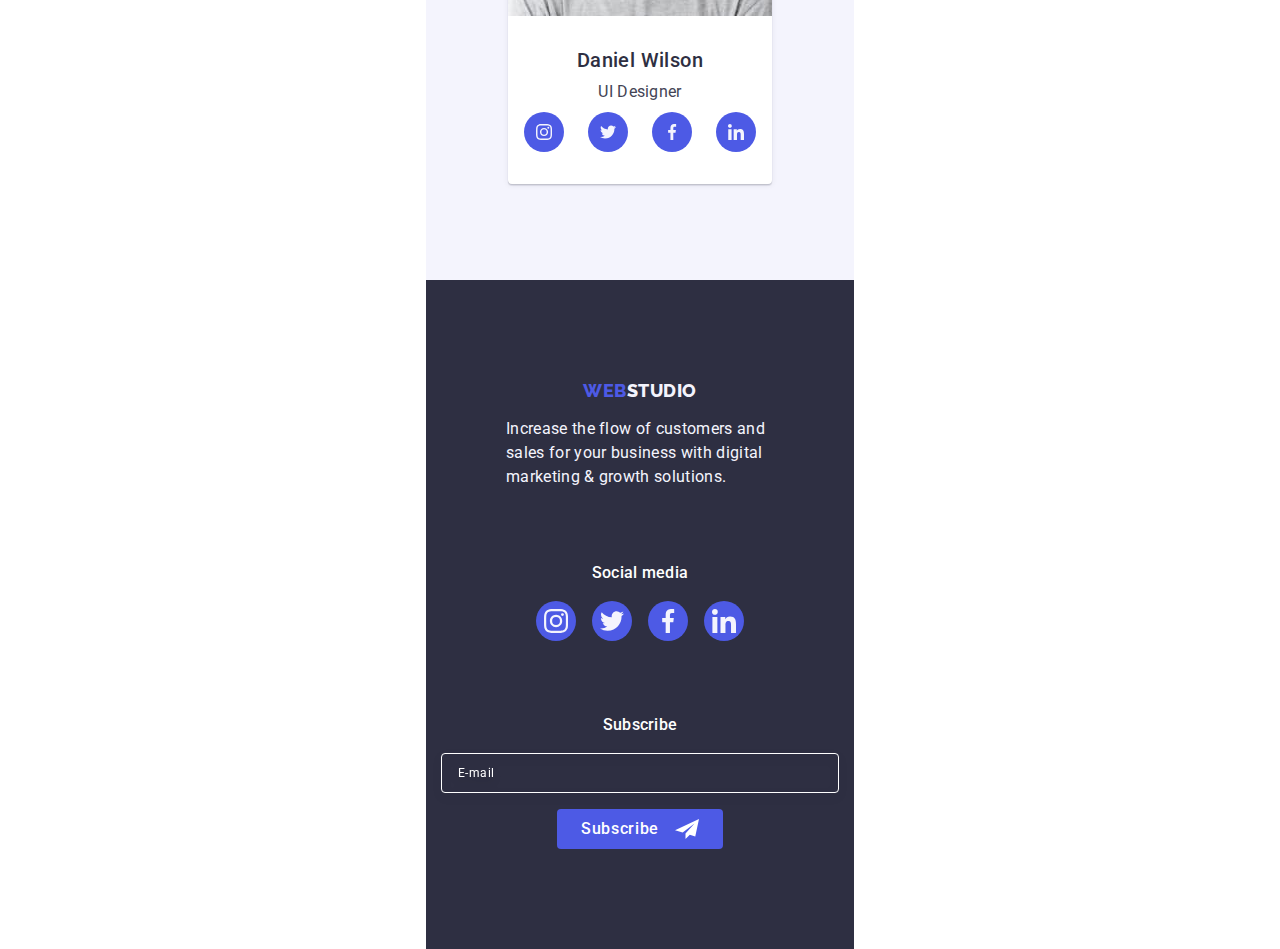
==== commit 0f271e33: "index-mob" ====
--- a/index.html
+++ b/index.html
@@ -497,7 +497,7 @@
 
     <!-- === FOOTER -->
 
-    <!-- <footer class="footer">
+    <footer class="footer">
       <div class="container footer-container">
         <div class="footer-left">
           <a class="footer-logo logo link" href="./index.html"
@@ -561,7 +561,7 @@
             </li>
           </ul>
         </div>
-        <div class="footer-suscribe">
+        <div class="footer-subscribe">
           <p class="footer-title">Subscribe</p>
           <form class="subscribe-field">
             <label class="user-email"
@@ -580,7 +580,7 @@
           </form>
         </div>
       </div>
-    </footer> -->
+    </footer>
 
     <!-- === MODAL -->
 
--- a/css/styles.css
+++ b/css/styles.css
@@ -541,8 +541,8 @@
 /* ========================= FOOTER ======================== */
 
 .footer-container {
-  display: flex;
   align-items: baseline;
+  margin: 0 auto;
 }
 
 .footer {
@@ -551,20 +551,23 @@
 }
 
 .footer-left {
-  margin-right: 120px;
+  margin-bottom: 72px;
 }
 
 .footer-right {
-  margin-right: 80px;
+  margin-bottom: 72px;
 }
 
 .footer-logo {
-  display: inline-block;
+  display: flex;
+  justify-content: center;
+  text-align: center;
   margin-bottom: 16px;
 }
 
 .footer-text {
-  width: 264px;
+  padding: 0 65px;
+  font-size: 16px;
   line-height: 1.5;
   letter-spacing: 0.02em;
   color: var(--minor-color);
@@ -581,6 +584,7 @@
 }
 
 .footer-title {
+  text-align: center;
   margin-bottom: 16px;
   color: var(--nondescript-color);
   font-weight: 500;
@@ -590,6 +594,7 @@
 
 .footer-soc-list {
   display: flex;
+  justify-content: center;
   gap: 16px;
 }
 
@@ -602,14 +607,14 @@
   background-color: var(--footer-active-color);
 }
 
-.subscribe-field {
+/* .subscribe-field {
   display: flex;
   gap: 24px;
-}
+} */
 
 .subscribe-input {
   display: flex;
-  width: 264px;
+  width: 100%;
   height: 40px;
   font-size: 12px;
   line-height: 1.5;
@@ -620,6 +625,7 @@
   border-radius: 4px;
   padding-left: 16px;
   color: var(--nondescript-color);
+  margin-bottom: 16px;
 }
 
 .subscribe-input::placeholder {
@@ -646,6 +652,7 @@
   color: var(--nondescript-color);
   border: none;
   cursor: pointer;
+  margin: 0 auto;
   transition: background-color 250ms cubic-bezier(0.4, 0, 0.2, 1);
 }
 
--- a/css/media.css
+++ b/css/media.css
@@ -7,4 +7,10 @@
     .hero {
         width: 428px;
     }
+
+    .footer {
+        display: flex;
+        margin: 0 auto;
+        width: 428px;
+    }
 }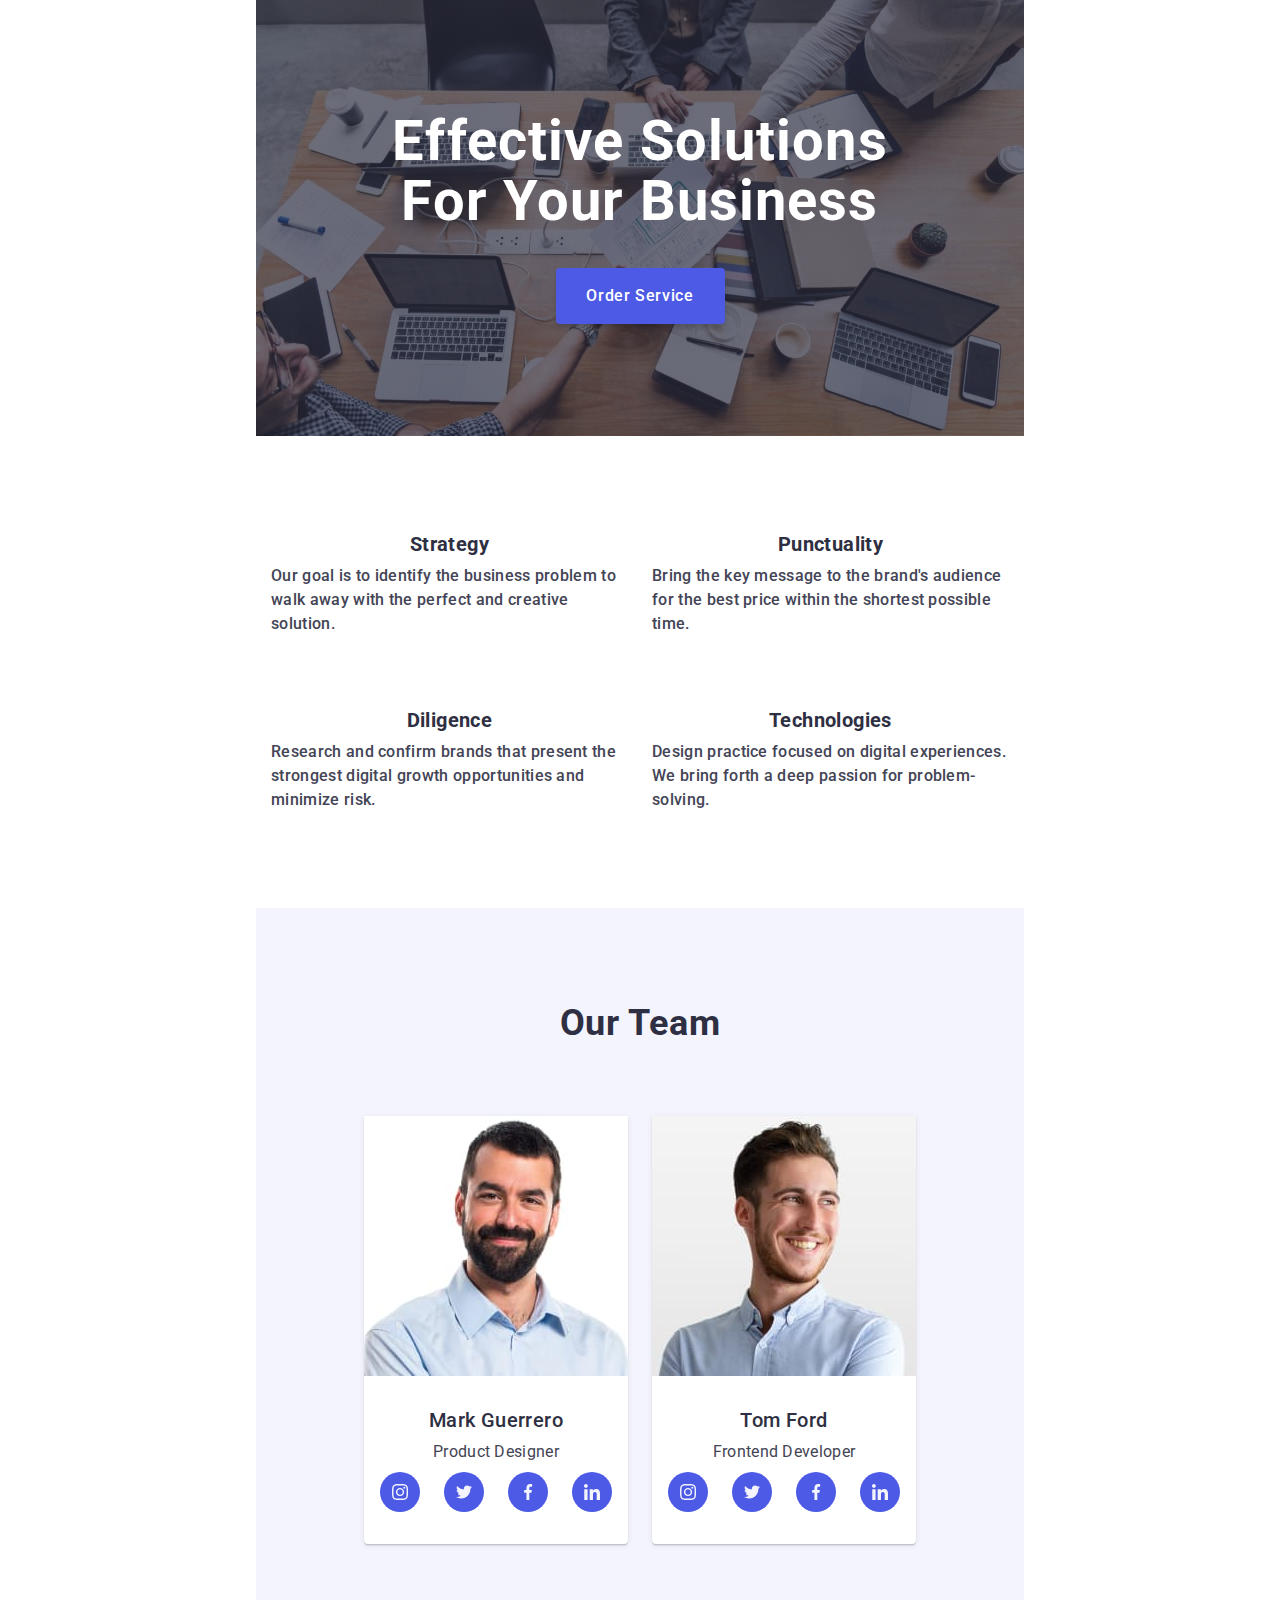
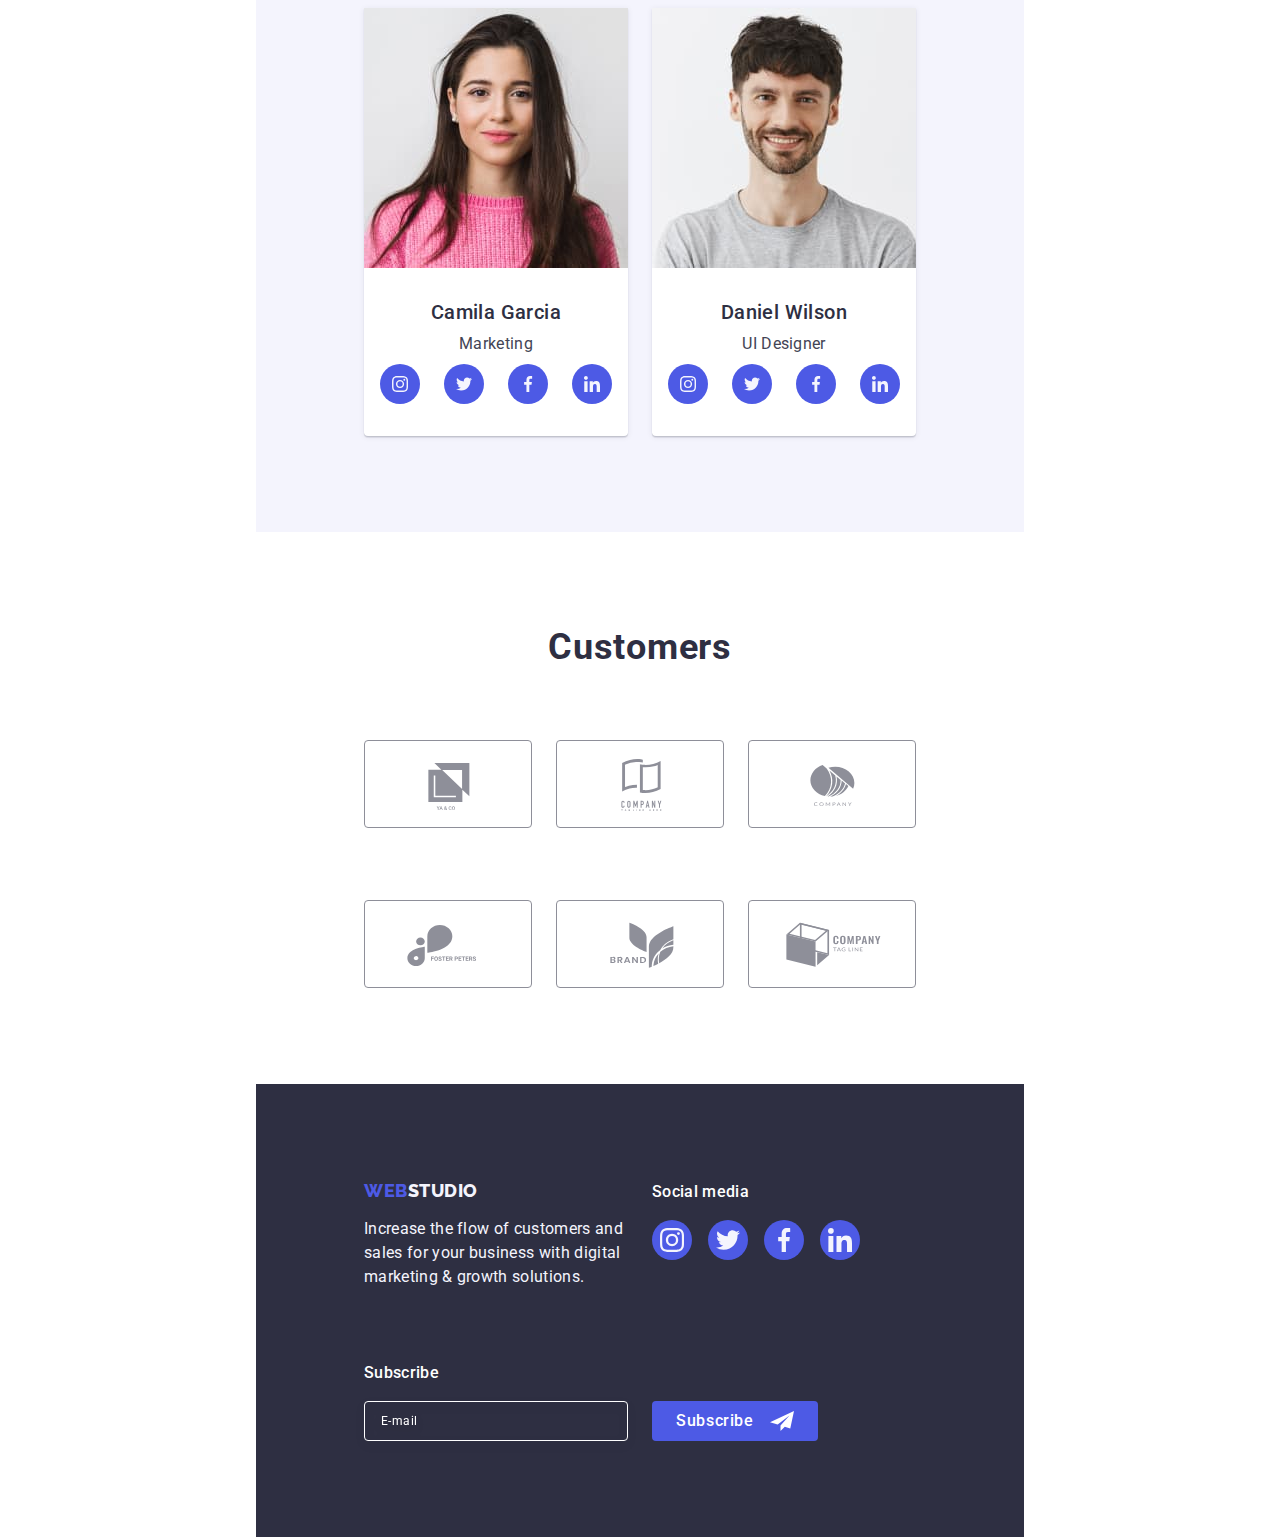
==== commit 7b8db838: "big work" ====
--- a/index.html
+++ b/index.html
@@ -76,11 +76,11 @@
           <h2 class="visually-hidden">Features</h2>
           <ul class="features-list list">
             <li class="features-list-item">
-              <!-- <div class="features-icon">
+              <div class="features-icon">
                 <svg width="64" height="64">
                   <use href="./images/icons.svg#icon-antenna"></use>
                 </svg>
-              </div> -->
+              </div>
               <h3 class="features-list-heading">Strategy</h3>
               <p class="features-text">
                 Our goal is to identify the business problem to walk away with
@@ -88,11 +88,11 @@
               </p>
             </li>
             <li class="features-list-item">
-              <!-- <div class="features-icon">
+              <div class="features-icon">
                 <svg width="64" height="64">
                   <use href="./images/icons.svg#icon-clock"></use>
                 </svg>
-              </div> -->
+              </div>
               <h3 class="features-list-heading">Punctuality</h3>
               <p class="features-text">
                 Bring the key message to the brand's audience for the best price
@@ -100,11 +100,11 @@
               </p>
             </li>
             <li class="features-list-item">
-              <!-- <div class="features-icon">
+              <div class="features-icon">
                 <svg width="64" height="64">
                   <use href="./images/icons.svg#icon-diagram"></use>
                 </svg>
-              </div> -->
+              </div>
               <h3 class="features-list-heading">Diligence</h3>
               <p class="features-text">
                 Research and confirm brands that present the strongest digital
@@ -112,11 +112,11 @@
               </p>
             </li>
             <li class="features-list-item">
-              <!-- <div class="features-icon">
+              <div class="features-icon">
                 <svg width="64" height="64">
                   <use href="./images/icons.svg#icon-astronaut"></use>
                 </svg>
-              </div> -->
+              </div>
               <h3 class="features-list-heading">Technologies</h3>
               <p class="features-text">
                 Design practice focused on digital experiences. We bring forth a
@@ -129,30 +129,46 @@
 
       <!-- === FUNCTIONS -->
 
-      <!-- <section class="functions-container">
+      <section class="functions-container">
         <div class="container">
           <h2 class="section-title functions-title">What are we doing</h2>
           <ul class="functions-list list">
             <li class="functions-image">
-              <img src="./images/img01.jpg" alt="Computer screen" width="360" />
+              <img
+                srcset="
+                  ./images/functions01.jpg    1x,
+                  ./images/functions01-2x.jpg 2x
+                "
+                src="./images/functions01.jpg"
+                alt="Computer screen"
+                width="360"
+              />
             </li>
             <li class="functions-image">
               <img
-                src="./images/img02.jpg"
+                srcset="
+                  ./images/functions02.jpg    1x,
+                  ./images/functions02-2x.jpg 2x
+                "
+                src="./images/functions02.jpg"
                 alt="Several smartphone screen layers"
                 width="360"
               />
             </li>
             <li class="functions-image">
               <img
-                src="./images/img03.jpg"
+                srcset="
+                  ./images/functions03.jpg    1x,
+                  ./images/functions03-2x.jpg 2x
+                "
+                src="./images/functions03.jpg"
                 alt="Smartphone in a hand"
                 width="360"
               />
             </li>
           </ul>
         </div>
-      </section> -->
+      </section>
 
       <!-- === TEAM -->
 
@@ -162,7 +178,11 @@
           <ul class="team-list list">
             <li class="team-member-card">
               <img
-                src="./images/photo01.jpg"
+                srcset="
+                  ./images/team01-mob.jpg    1x,
+                  ./images/team01-mob-2x.jpg 2x
+                "
+                src="./images/team01-mob.jpg"
                 alt="Mark Guerrero"
                 class="team-img"
                 width="264"
@@ -224,7 +244,11 @@
             </li>
             <li class="team-member-card">
               <img
-                src="./images/photo02.jpg"
+                srcset="
+                  ./images/team02-mob.jpg    1x,
+                  ./images/team02-mob-2x.jpg 2x
+                "
+                src="./images/team02-mob.jpg"
                 alt="Tom Ford"
                 class="team-img"
                 width="264"
@@ -286,7 +310,11 @@
             </li>
             <li class="team-member-card">
               <img
-                src="./images/photo03.jpg"
+                srcset="
+                  ./images/team03-mob.jpg    1x,
+                  ./images/team03-mob-2x.jpg 2x
+                "
+                src="./images/team03-mob.jpg"
                 alt="Camila Garcia"
                 class="team-img"
                 width="264"
@@ -348,7 +376,11 @@
             </li>
             <li class="team-member-card">
               <img
-                src="./images/photo04.jpg"
+                srcset="
+                  ./images/team04-mob.jpg    1x,
+                  ./images/team04-mob-2x.jpg 2x
+                "
+                src="./images/team04-mob.jpg"
                 alt="Daniel Wilson"
                 class="team-img"
                 width="264"
@@ -414,7 +446,7 @@
 
       <!-- === CUSTOMERS -->
 
-      <!-- <section class="customers">
+      <section class="customers">
         <div class="container">
           <h2 class="section-title customers-title">Customers</h2>
           <ul class="customers-list list">
@@ -492,7 +524,7 @@
             </li>
           </ul>
         </div>
-      </section> -->
+      </section>
     </main>
 
     <!-- === FOOTER -->
--- a/css/styles.css
+++ b/css/styles.css
@@ -51,7 +51,7 @@
   width: 100%;
   padding-right: 15px;
   padding-left: 15px;
-  /* margin: 0 auto; */
+  margin: 0 auto;
 }
 
 .contacts {
@@ -171,20 +171,32 @@
   display: flex;
   background-color: var(--secondary-color);
   padding: 112px 0;
-  /* background-image: linear-gradient(
+  background-image: linear-gradient(
       rgba(46, 47, 66, 0.7),
       rgba(46, 47, 66, 0.7)
     ),
-    url(../images/bg.jpg); */
+    url(../images/hero-bimg-mob.jpg);
   background-size: cover;
   background-repeat: no-repeat;
   background-position: center;
   margin: 0 auto;
 }
 
+@media (min-device-pixel-ratio: 2),
+  (-webkit-min-device-pixel-ratio: 2),
+  (min-resolution: 192dpi),
+  (min-resolution: 2dppx) {
+  .hero {
+    background-image: linear-gradient(
+      rgba(46, 47, 66, 0.7),
+      rgba(46, 47, 66, 0.7)
+    ),
+    url(../images/hero-bimg-mob-2x.jpg);
+  }
+}
+
 .hero-title {
-  padding-left: 39px;
-  padding-right: 39px;
+  max-width: 320px;
   font-family: var(--main-font);
   margin: 0 auto 72px;
   color: var(--nondescript-color);
@@ -238,14 +250,12 @@
 
 .features-container,
 .team-container {
-  display: flex;
   max-width: 428px;
   padding: 96px 0;
   margin: 0 auto;
 }
 
 .features-list,
-.functions-list,
 .team-list {
   display: flex;
   gap: 72px;
@@ -254,13 +264,7 @@
 }
 
 .features-icon {
-  height: 112px;
-  background-color: var(--minor-color);
-  border-radius: 4px;
-  display: flex;
-  justify-content: center;
-  align-items: center;
-  margin-bottom: 8px;
+  display: none;
 }
 
 .features-list-heading {
@@ -271,14 +275,10 @@
   line-height: 1.11;
   letter-spacing: 0.02em;
   color: var(--secondary-color);
-  margin-bottom: 8px;
-  margin-left: auto;
-  margin-right: auto;
-  text-align: center;
+  margin: 0 auto 8px;
 }
 
 .features-list-item {
-  /* width: calc((100% - 72px) / 4); */
   width: 100%;
 }
 
@@ -293,15 +293,7 @@
 /* ===================== FUNCTIONS =========================== */
 
 .functions-container {
-  padding-bottom: 120px;
-}
-
-.functions-title {
-  margin-bottom: 72px;
-}
-
-.functions-image {
-  width: calc((100% - 48px) / 3);
+  display: none;
 }
 
 /* ===================== TEAM & PROJECTS ===================== */
@@ -385,8 +377,7 @@
   padding: 32px 16px;
 }
 
-.team-soc-list,
-.customers-list {
+.team-soc-list {
   display: flex;
   justify-content: center;
   gap: 24px;
@@ -465,7 +456,13 @@
 /* ========================= CUSTOMERS ===================== */
 
 .customers {
-  padding: 120px 0;
+  padding: 96px 0;
+}
+
+.customers-list {
+  display: flex;
+  gap: 16px;
+  justify-content: center;
 }
 
 .customers-title {
@@ -473,7 +470,7 @@
 }
 
 .customers-item {
-  width: 168px;
+  width: 190px;
   height: 88px;
 }
 
@@ -550,24 +547,13 @@
   padding: 100px 0;
 }
 
-.footer-left {
-  margin-bottom: 72px;
-}
-
-.footer-right {
-  margin-bottom: 72px;
-}
-
 .footer-logo {
   display: flex;
   justify-content: center;
-  text-align: center;
   margin-bottom: 16px;
 }
 
 .footer-text {
-  padding: 0 65px;
-  font-size: 16px;
   line-height: 1.5;
   letter-spacing: 0.02em;
   color: var(--minor-color);
@@ -584,7 +570,6 @@
 }
 
 .footer-title {
-  text-align: center;
   margin-bottom: 16px;
   color: var(--nondescript-color);
   font-weight: 500;
@@ -606,11 +591,6 @@
 .footer-soc-link:focus {
   background-color: var(--footer-active-color);
 }
-
-/* .subscribe-field {
-  display: flex;
-  gap: 24px;
-} */
 
 .subscribe-input {
   display: flex;
@@ -625,7 +605,6 @@
   border-radius: 4px;
   padding-left: 16px;
   color: var(--nondescript-color);
-  margin-bottom: 16px;
 }
 
 .subscribe-input::placeholder {
--- a/css/media.css
+++ b/css/media.css
@@ -1,16 +1,241 @@
+/* ========================================== MOB */
+
 @media screen and (min-width: 428px) {
-    .container {
-        width: 428px;
-        
-    }
-
+  .container {
+    width: 428px;
+  }
+
+  .hero {
+    width: 428px;
+  }
+
+  .footer {
+    display: flex;
+    margin: 0 auto;
+    width: 428px;
+  }
+}
+
+@media screen and (max-width: 767px) {
+  .footer-text {
+    padding: 0 65px;
+  }
+
+  .footer-title {
+    text-align: center;
+  }
+
+  .footer-left,
+  .footer-right {
+    margin: 0 0 72px 0;
+  }
+
+  .subscribe-input {
+    margin-bottom: 16px;
+  }
+}
+
+/* ========================================= TABLET */
+
+@media screen and (min-width: 768px) {
+  .container {
+    width: 768px;
+  }
+
+  .hero {
+    width: 768px;
+    background-image: linear-gradient(
+        rgba(46, 47, 66, 0.7),
+        rgba(46, 47, 66, 0.7)
+      ),
+      url(../images/hero-bimg-tab.jpg);
+  }
+
+  @media (min-device-pixel-ratio: 2),
+    (min-resolution: 192dpi),
+    (min-resolution: 2dppx) {
     .hero {
-        width: 428px;
-    }
-
-    .footer {
-        display: flex;
-        margin: 0 auto;
-        width: 428px;
-    }
-}+      background-image: linear-gradient(
+          rgba(46, 47, 66, 0.7),
+          rgba(46, 47, 66, 0.7)
+        ),
+        url(../images/hero-bimg-tab-2x.jpg);
+    }
+  }
+
+  .hero-title {
+    max-width: 496px;
+    margin-bottom: 36px;
+    font-size: 56px;
+    line-height: 1.07;
+    letter-spacing: 1.12px;
+  }
+
+  .features-container,
+  .team-container {
+    max-width: 768px;
+  }
+
+  .features-list,
+  .team-list {
+    gap: 24px;
+  }
+
+  .team-list {
+    row-gap: 64px;
+  }
+
+  .features-list-item {
+    width: calc((100% - 24px) / 2);
+  }
+
+  .features-list-heading {
+    font-size: 20px;
+    line-height: 1.2;
+    letter-spacing: 0.4px;
+  }
+
+  .customers-list {
+    gap: 24px;
+  }
+
+  .customers-item {
+    width: 168px;
+  }
+
+  .footer {
+    width: 768px;
+    padding: 96px 0;
+  }
+
+  .footer-container {
+    display: flex;
+  }
+
+  .footer-left {
+    margin: 0 24px 0 0;
+  }
+
+  .footer-logo {
+    display: inline-block;
+  }
+
+  .footer-text {
+    width: 264px;
+  }
+
+  .subscribe-field {
+    display: flex;
+    gap: 24px;
+  }
+
+  .subscribe-input {
+    width: 264px;
+  }
+
+  @media screen and (max-width: 1439px) {
+    .features-list {
+      row-gap: 72px;
+    }
+
+    .footer-container {
+      flex-wrap: wrap;
+      row-gap: 72px;
+      padding: 0 108px 0;
+    }
+  }
+}
+
+@media screen and (max-width: 1439px) {
+  .features-list-heading {
+    text-align: center;
+  }
+
+  .customers-list {
+    flex-wrap: wrap;
+    row-gap: 72px;
+  }
+}
+
+/* ========================================= DESKTOP */
+
+@media screen and (min-width: 1440px) {
+  .container {
+    width: 1158px;
+  }
+
+  .hero {
+    width: 1440px;
+    background-image: linear-gradient(
+        rgba(46, 47, 66, 0.7),
+        rgba(46, 47, 66, 0.7)
+      ),
+      url(../images/hero-bimg-desk.jpg);
+  }
+
+  @media (min-device-pixel-ratio: 2),
+    (min-resolution: 192dpi),
+    (min-resolution: 2dppx) {
+    .hero {
+      background-image: linear-gradient(
+          rgba(46, 47, 66, 0.7),
+          rgba(46, 47, 66, 0.7)
+        ),
+        url(../images/hero-bimg-desk-2x.jpg);
+    }
+  }
+
+  .features-container,
+  .team-container {
+    max-width: 1440px;
+    padding: 120px 0;
+  }
+
+  .features-list-item {
+    width: calc((100% - 72px) / 4);
+  }
+
+  .features-icon {
+    height: 112px;
+    background-color: var(--minor-color);
+    border-radius: 4px;
+    display: flex;
+    justify-content: center;
+    align-items: center;
+    margin-bottom: 8px;
+  }
+
+  .functions-container {
+    display: block;
+    padding-bottom: 120px;
+  }
+
+  .functions-title {
+    margin-bottom: 72px;
+  }
+
+  .functions-list {
+    display: flex;
+    gap: 24px;
+  }
+
+  .functions-image {
+    width: calc((100% - 48px) / 3);
+  }
+
+  .customers {
+    padding: 120px 0;
+  }
+
+  .footer {
+    width: 1440px;
+  }
+
+  .footer-left {
+    margin-right: 120px;
+  }
+
+  .footer-right {
+    margin-right: 80px;
+  }
+}
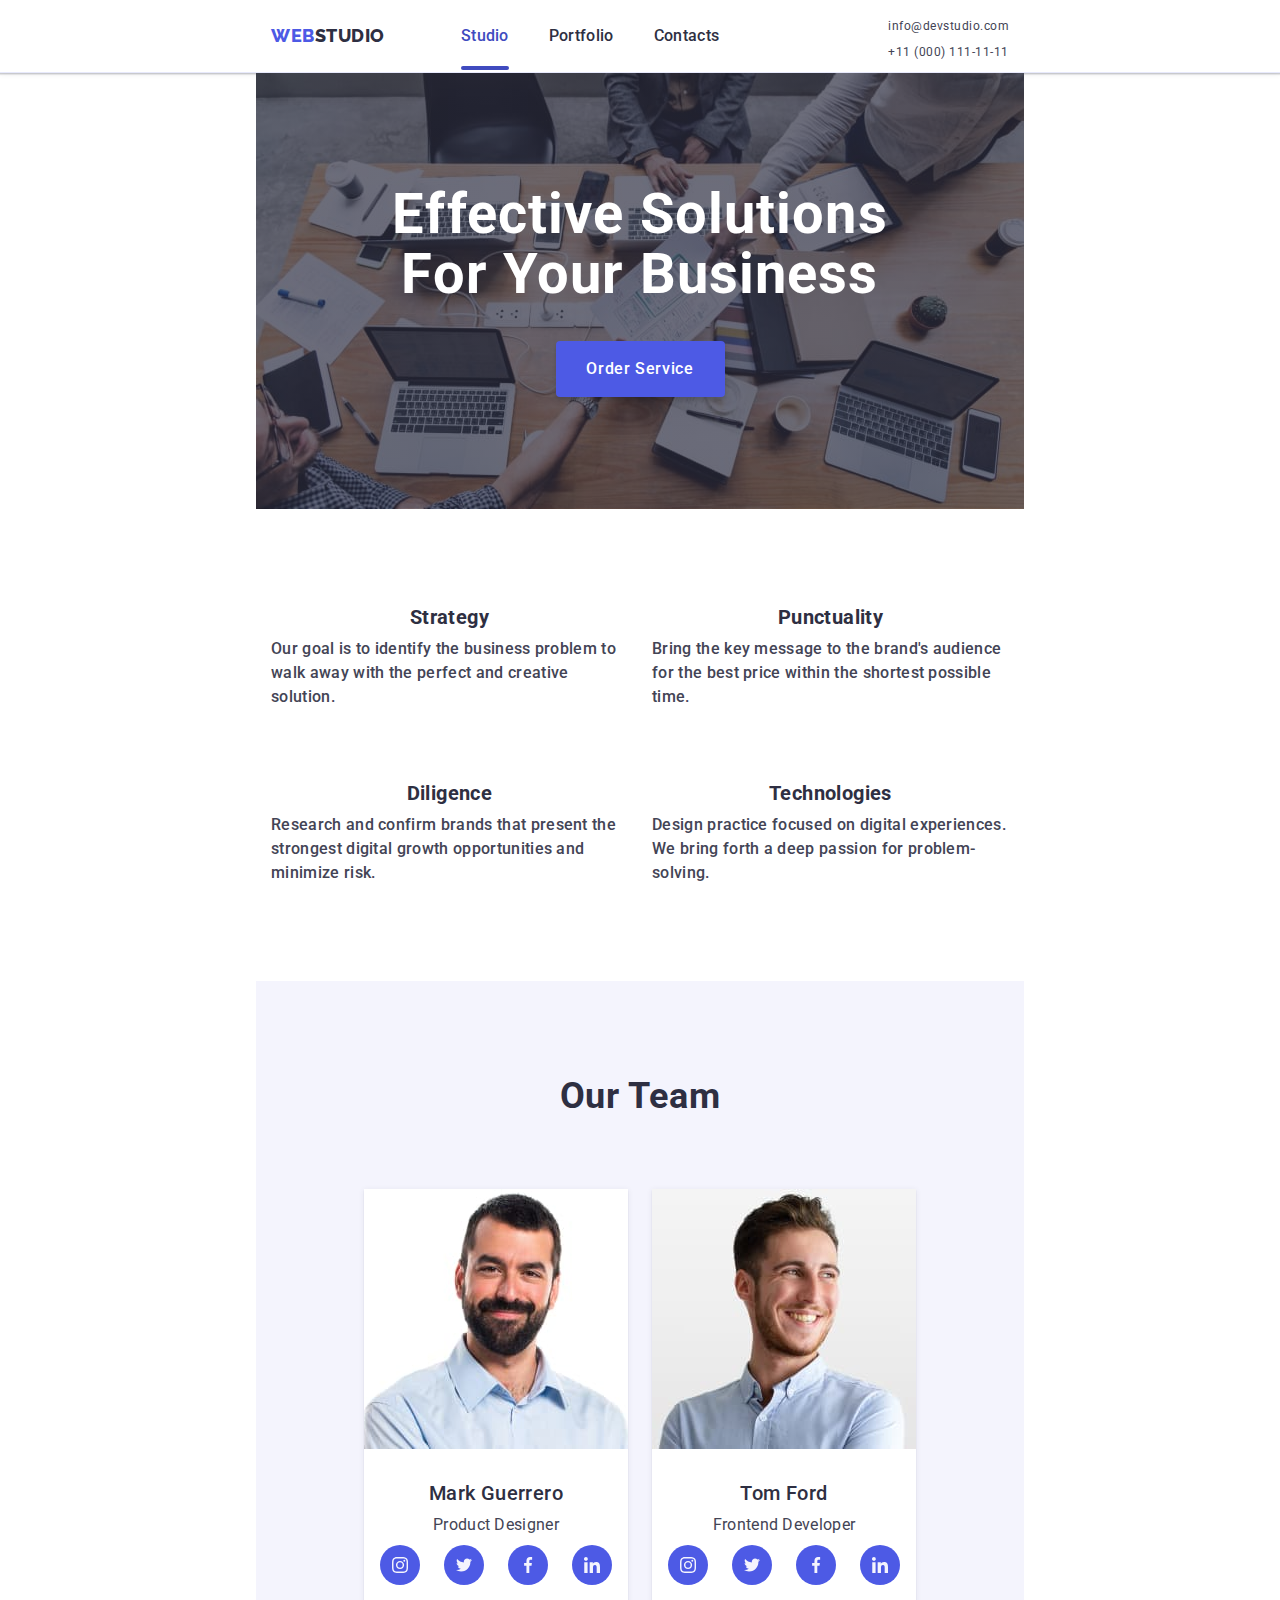
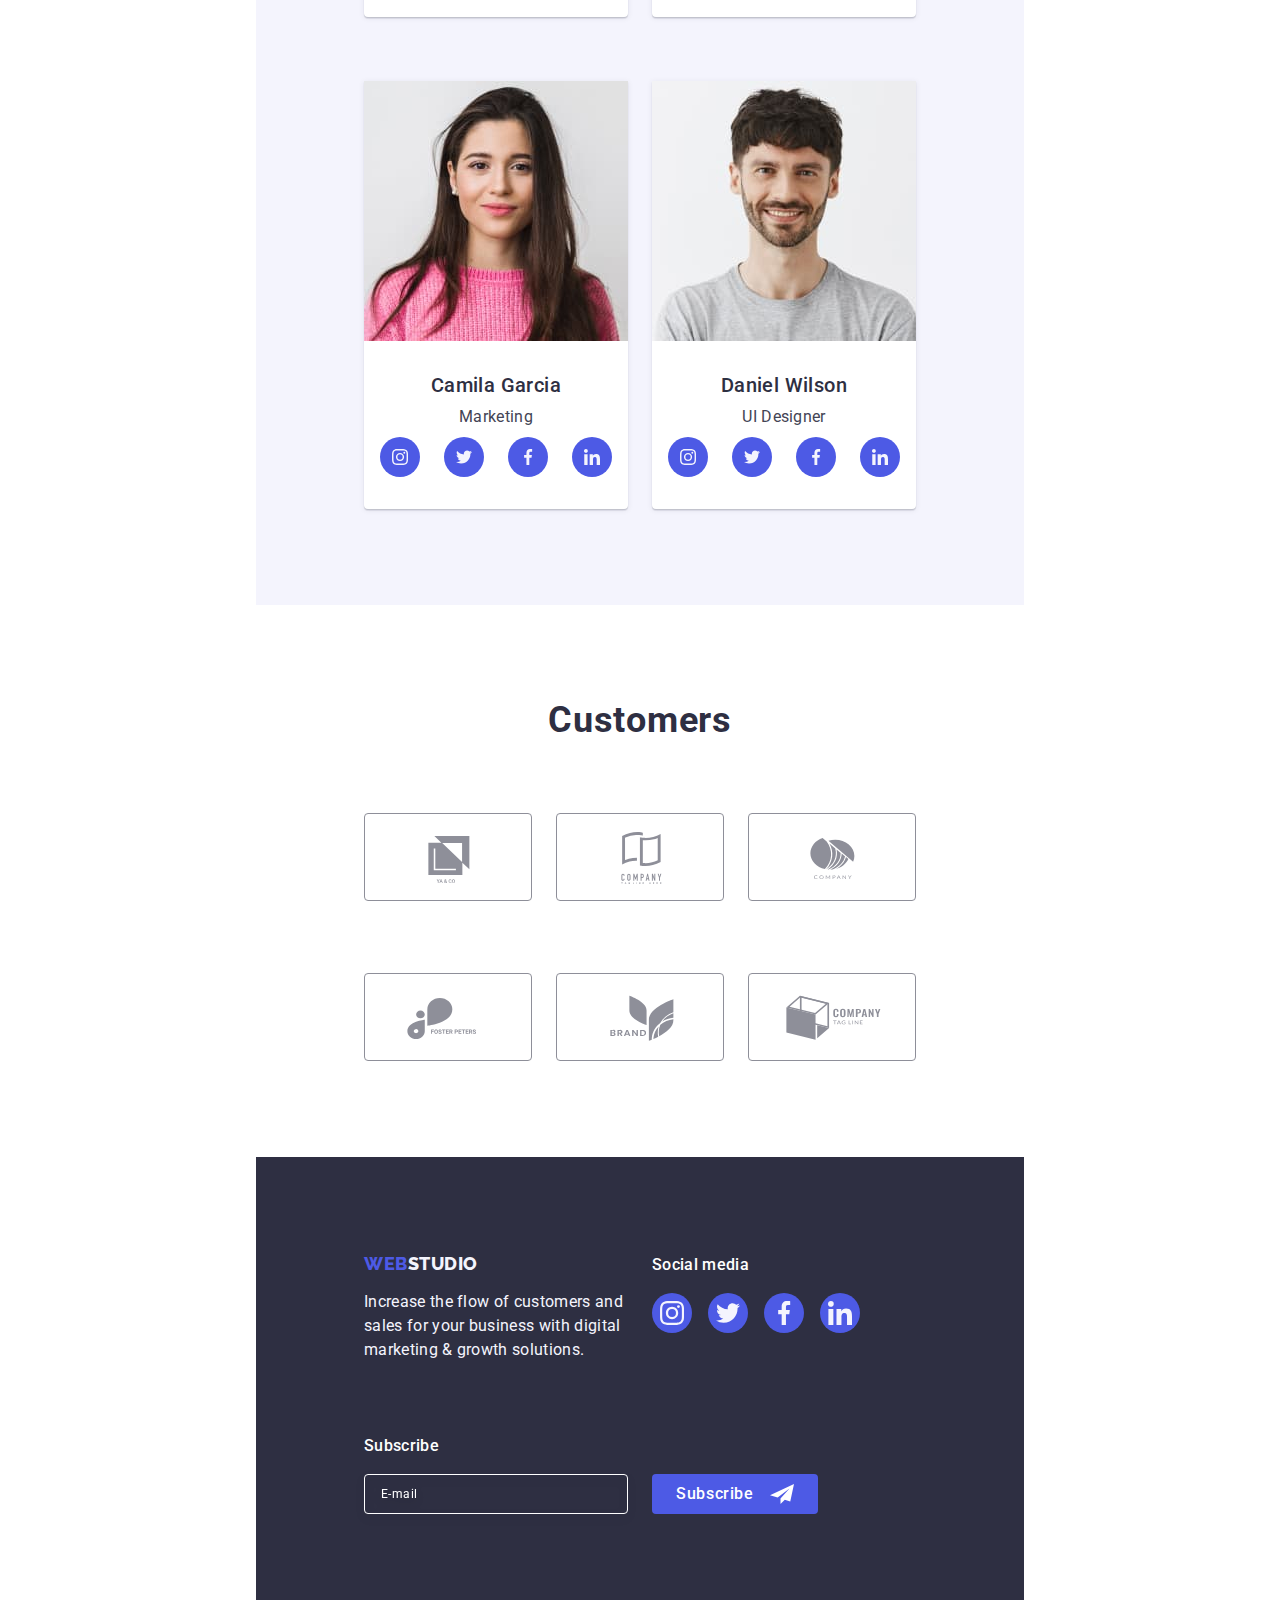
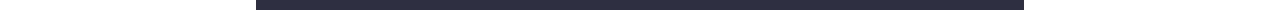
==== commit 2d5a7dc2: "mess" ====
--- a/index.html
+++ b/index.html
@@ -22,7 +22,7 @@
   <body>
     <!-- === HEADER -->
 
-    <!-- <header class="header">
+    <header class="header">
       <div class="container container-header">
         <nav class="logo-nav">
           <a class="header-logo logo link" href="./index.html"
@@ -55,7 +55,7 @@
           </ul>
         </address>
       </div>
-    </header> -->
+    </header>
 
     <main>
       <!-- === HERO -->
--- a/css/styles.css
+++ b/css/styles.css
@@ -54,11 +54,6 @@
   margin: 0 auto;
 }
 
-.contacts {
-  font-style: normal;
-  margin-left: auto;
-}
-
 .logo {
   font-family: var(--logo-font);
   font-weight: 800;
@@ -73,8 +68,7 @@
 
 .header {
   background: var(--nondescript-color);
-  padding-top: 24px;
-  padding-bottom: 24px;
+  padding: 24px 0;
   display: flex;
   border-bottom: 1px solid #e7e9fc;
   box-shadow: 0px 2px 1px rgba(46, 47, 66, 0.08),
@@ -105,8 +99,11 @@
 }
 
 .main-nav {
-  display: flex;
-  gap: 40px;
+  display: none;
+}
+
+.contacts {
+  display: none;
 }
 
 .nav-link {
@@ -142,16 +139,21 @@
 }
 
 .contacts-nav {
-  display: flex;
-  gap: 40px;
+  flex-direction: column;
+  display: flex;
+  gap: 12px;
+}
+
+.contacts-item {
+  height: 14px;
 }
 
 .contacts-link {
   font-family: var(--main-font);
   font-weight: 400;
-  font-size: 16px;
-  line-height: 1.5;
-  letter-spacing: 0.02em;
+  font-size: 12px;
+  line-height: 1.17;
+  letter-spacing: 0.48px;
   color: var(--main-color);
   transition-property: color;
   transition-duration: 250ms;
--- a/css/media.css
+++ b/css/media.css
@@ -40,6 +40,17 @@
 @media screen and (min-width: 768px) {
   .container {
     width: 768px;
+  }
+
+  .main-nav {
+    display: flex;
+    gap: 40px;
+  }
+
+  .contacts {
+    display: inline-block;
+    font-style: normal;
+    margin-left: auto;
   }
 
   .hero {
@@ -132,17 +143,21 @@
   .subscribe-input {
     width: 264px;
   }
-
-  @media screen and (max-width: 1439px) {
-    .features-list {
-      row-gap: 72px;
-    }
-
-    .footer-container {
-      flex-wrap: wrap;
-      row-gap: 72px;
-      padding: 0 108px 0;
-    }
+}
+
+@media screen and (min-width: 768px) and (max-width: 1439px) {
+  .header {
+    padding: 16px 0;
+  }
+
+  .features-list {
+    row-gap: 72px;
+  }
+
+  .footer-container {
+    flex-wrap: wrap;
+    row-gap: 72px;
+    padding: 0 108px 0;
   }
 }
 
@@ -164,7 +179,19 @@
     width: 1158px;
   }
 
+  .contacts-nav {
+    flex-direction: row;
+    gap: 40px;
+  }
+
+  .contacts-link {
+    font-size: 16px;
+    line-height: 1.5;
+    letter-spacing: 0.02em;
+  }
+
   .hero {
+    padding: 188px 0;
     width: 1440px;
     background-image: linear-gradient(
         rgba(46, 47, 66, 0.7),
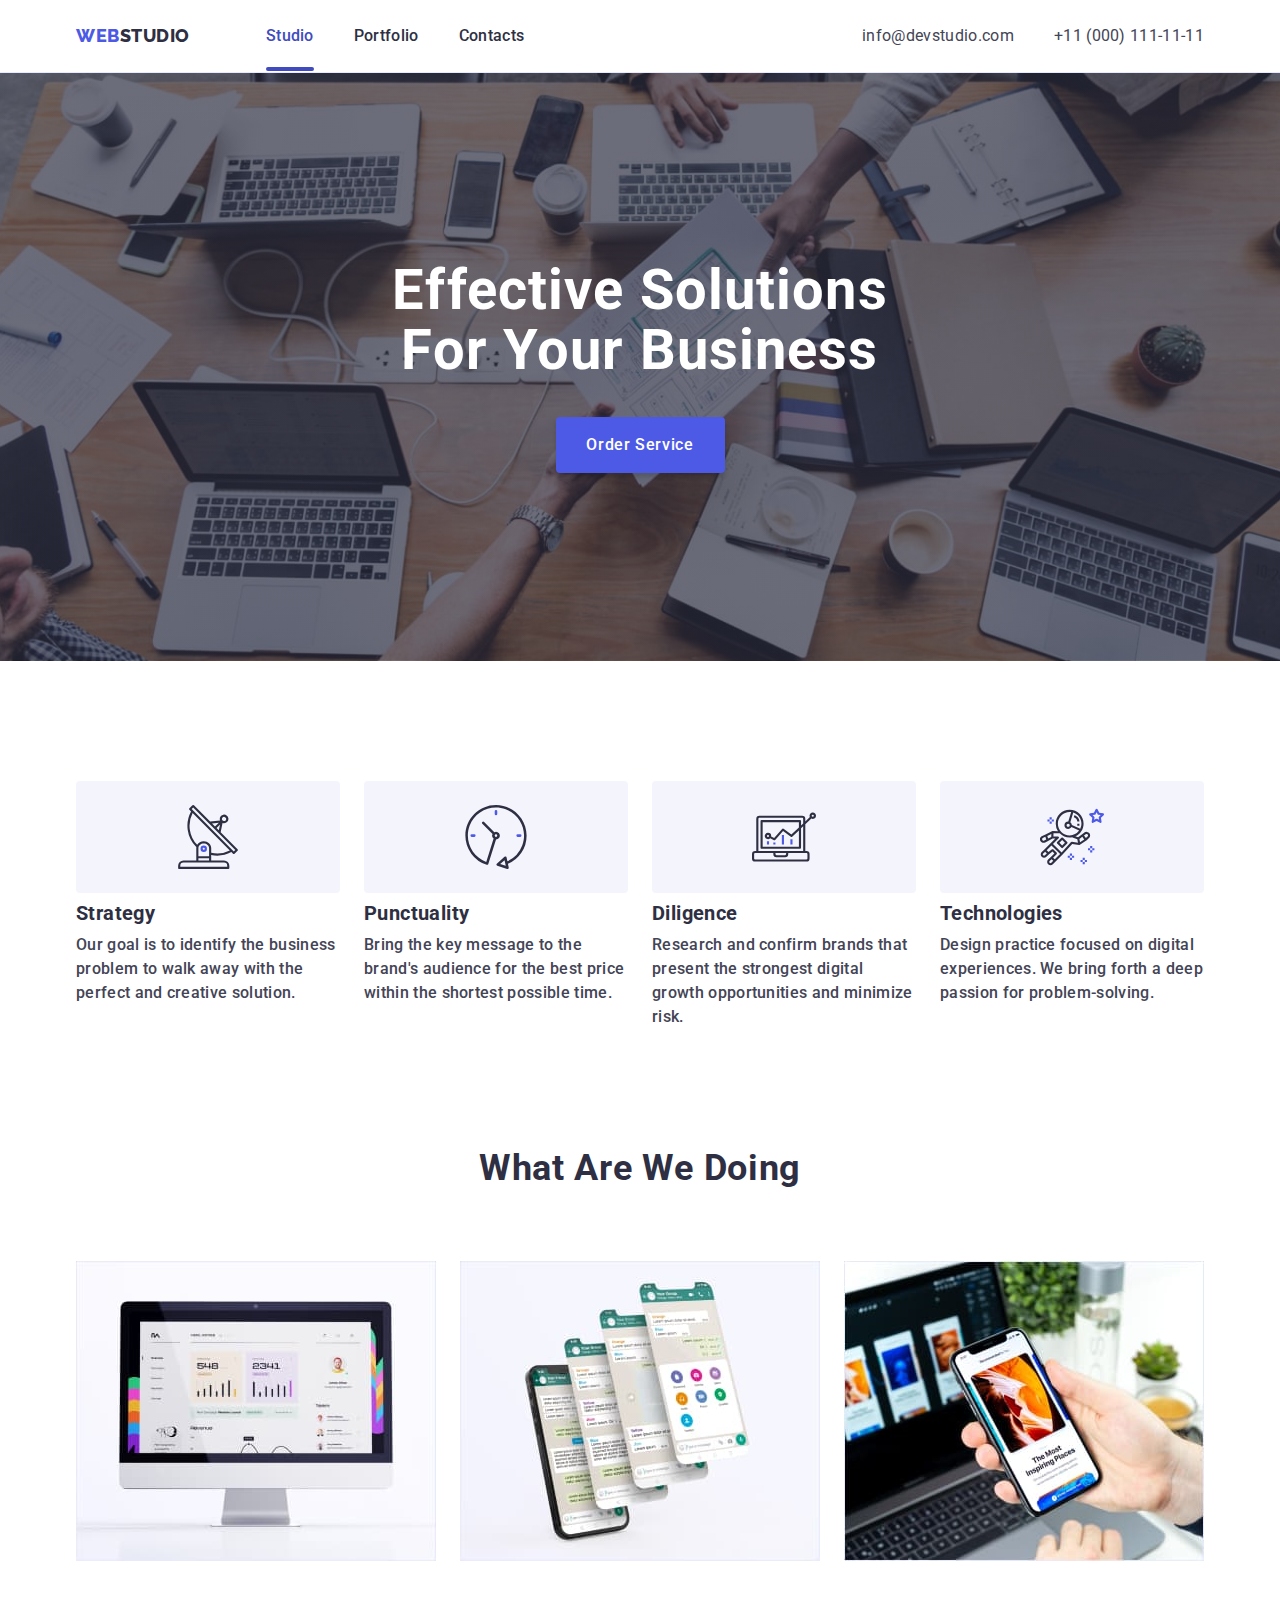
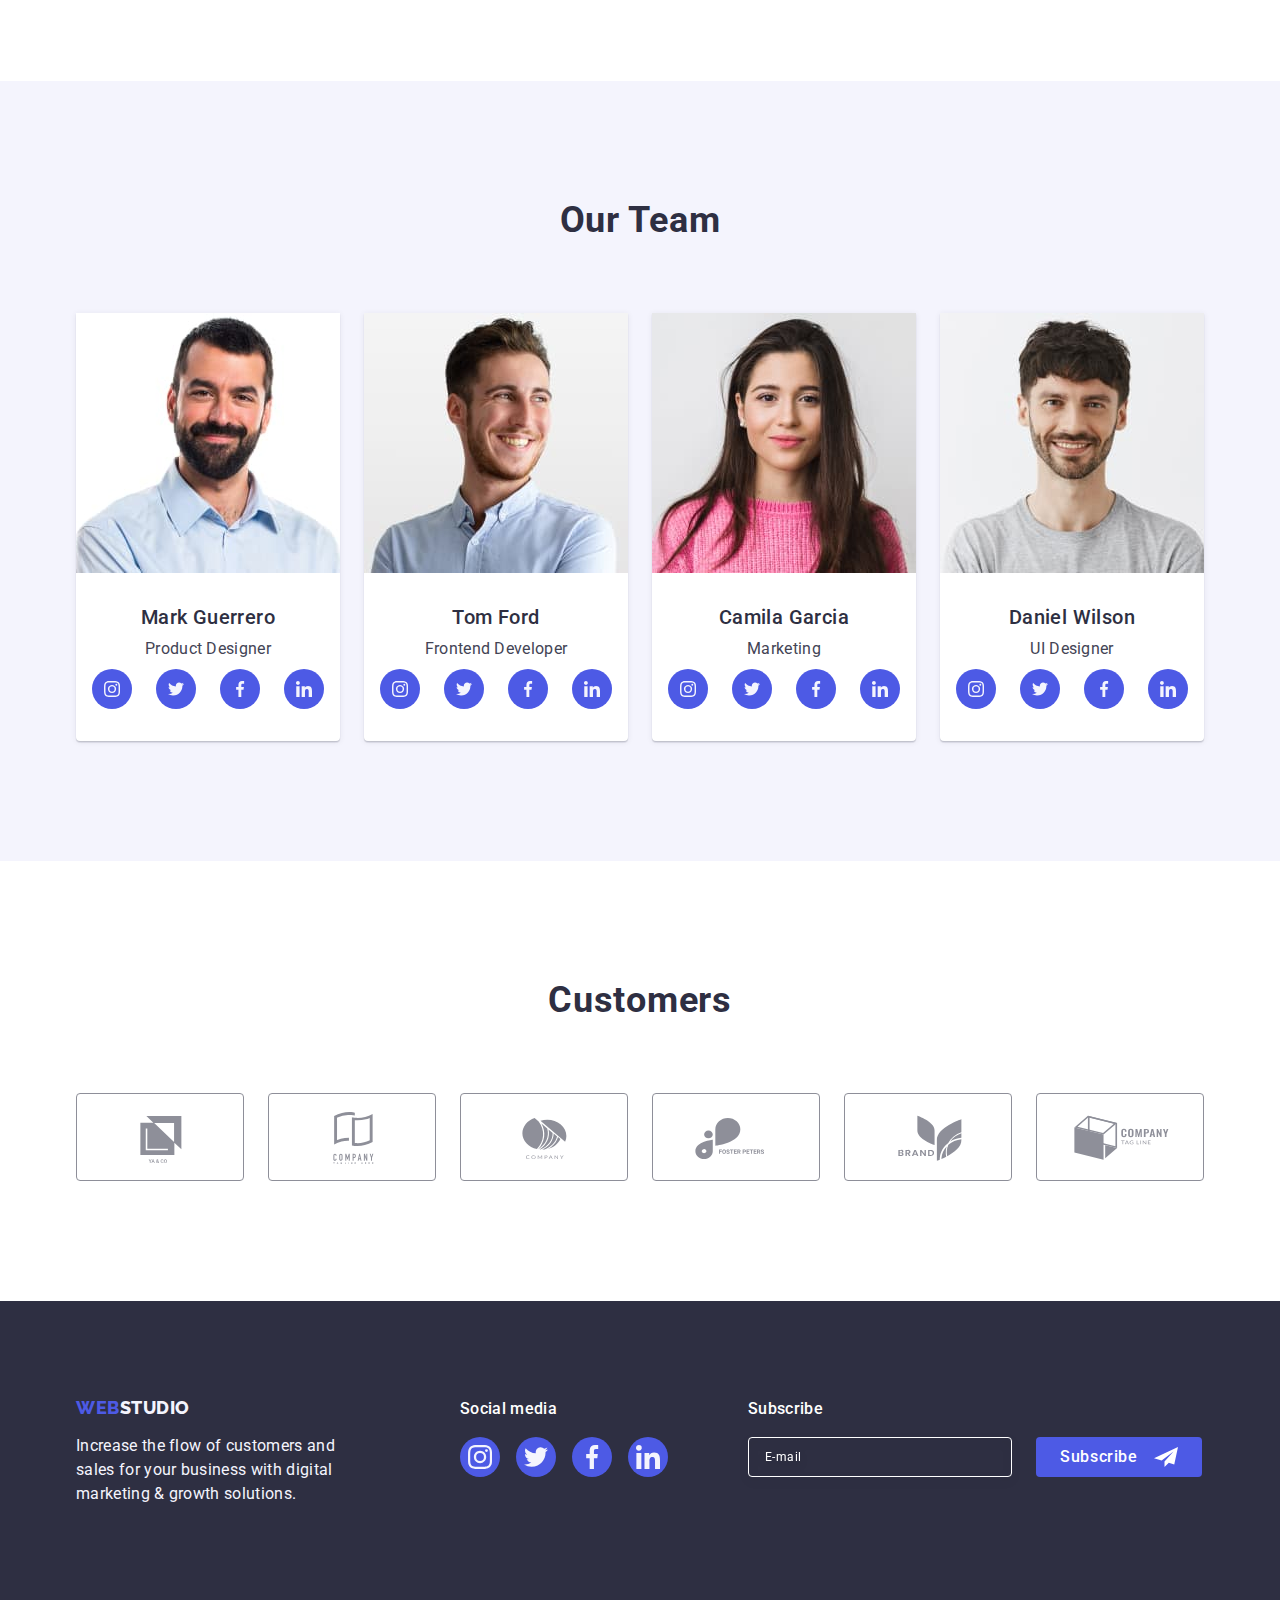
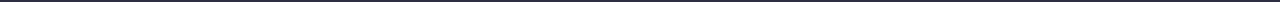
==== commit efc4a309: "corrections-1" ====
--- a/index.html
+++ b/index.html
@@ -54,6 +54,104 @@
             </li>
           </ul>
         </address>
+        <button type="button" class="menu-open-btn" data-menu-open>
+          <svg class="menu-icon" width="32" height="22" >
+            <use href="./images/icons.svg#icon-hamburger"></use>
+          </svg>
+        </button>
+
+        <!-- === MOBILE MENU -->
+
+        <div class="mobile-menu is-hidden" data-menu>
+          <div>
+            <button type="button" class="mobile-menu-close" data-menu-close>
+              <svg class="button-icon" width="8" height="8">
+                <use href="./images/icons.svg#icon-close"></use>
+              </svg>
+            </button>
+            <ul class="mobile-menu-nav list">
+              <li class="mob-nav-item">
+                <a class="mob-nav-link mob-active link" href="./index.html">Studio</a>
+              </li>
+              <li class="mob-nav-item">
+                <a class="mob-nav-link link" href="./portfolio.html"
+                  >Portfolio</a
+                >
+              </li>
+              <li class="mob-nav-item">
+                <a class="mob-nav-link link" href="">Contacts</a>
+              </li>
+            </ul>
+          </div>
+          <div>
+            <address class="mob-contacts">
+              <ul class="mob-contacts-nav list">
+                <li class="mob-contacts-item">
+                  <a class="mob-contacts-phone link" href="tel:+110001111111"
+                    >+11 (000) 111-11-11</a
+                  >
+                </li>
+                <li class="mob-contacts-item">
+                  <a
+                    class="mob-contacts-mail link"
+                    href="mailto:info@devstudio.com"
+                    >info@devstudio.com</a
+                  >
+                </li>
+              </ul>
+            </address>
+            <ul class="mob-soc-list list">
+              <li class="team-soc-item">
+                <a
+                  href=""
+                  class="team-soc-link link"
+                  target="_blank"
+                  rel="noopener noreferrer"
+                >
+                  <svg class="team-soc-icon" width="16" height="16">
+                    <use href="./images/icons.svg#icon-instagram"></use>
+                  </svg>
+                </a>
+              </li>
+              <li class="team-soc-item">
+                <a
+                  href=""
+                  class="team-soc-link link"
+                  target="_blank"
+                  rel="noopener noreferrer"
+                >
+                  <svg class="team-soc-icon" width="16" height="16">
+                    <use href="./images/icons.svg#icon-twitter"></use>
+                  </svg>
+                </a>
+              </li>
+              <li class="team-soc-item">
+                <a
+                  href=""
+                  class="team-soc-link link"
+                  target="_blank"
+                  rel="noopener noreferrer"
+                >
+                  <svg class="team-soc-icon" width="16" height="16">
+                    <use href="./images/icons.svg#icon-facebook"></use>
+                  </svg>
+                </a>
+              </li>
+              <li class="team-soc-item">
+                <a
+                  href=""
+                  class="team-soc-link link"
+                  target="_blank"
+                  rel="noopener noreferrer"
+                >
+                  <svg class="team-soc-icon" width="16" height="16">
+                    <use href="./images/icons.svg#icon-linkedin"></use>
+                  </svg>
+                </a>
+              </li>
+            </ul>
+          </div>
+        </div>
       </div>
     </header>
 
@@ -702,5 +800,7 @@
       </div>
     </div>
     <script src="./js/modal.js"></script>
+    <script src="./js/menu.js"></script>
+
   </body>
 </html>
--- a/css/styles.css
+++ b/css/styles.css
@@ -64,6 +64,10 @@
   color: var(--primary-brand-color);
 }
 
+.no-scroll {
+  overflow: hidden;
+}
+
 /* ======================= HEADER ======================== */
 
 .header {
@@ -135,7 +139,7 @@
   border-radius: 2px;
   background-color: var(--active-contact-color);
   margin-top: 21px;
-  bottom: -1px;
+  bottom: -2px;
 }
 
 .contacts-nav {
@@ -165,6 +169,98 @@
 .nav-link:hover,
 .nav-link:focus {
   color: var(--active-contact-color);
+}
+
+/* =================== MENU ================= */
+
+.menu-open-btn {
+  display: flex;
+  align-items: center;
+  background-color: transparent;
+  border: none;
+  stroke: var(--secondary-color);
+  margin-left: auto;
+  padding: 0;
+}
+
+.mobile-menu {
+  position: fixed;
+  z-index: 13;
+  width: 100vw;
+  height: 100vh;
+  background-color: var(--nondescript-color);
+  top: 0;
+  left: 0;
+  padding: 24px 24px 40px 40px;
+  display: flex;
+  flex-direction: column;
+  justify-content: space-between;
+  overflow: auto;
+}
+
+.mobile-menu-close {
+  display: block;
+  margin-left: auto;
+  width: 24px;
+  height: 24px;
+  background-color: var(--border-color);
+  border: 1px solid rgba(0, 0, 0, 0.1);
+  border-radius: 50%;
+  display: flex;
+  align-items: center;
+  justify-content: center;
+  padding: 0;
+  cursor: pointer;
+  margin-bottom: 32px;
+}
+
+.mobile-menu-nav,
+.mob-contacts-nav {
+  display: flex;
+  flex-direction: column;
+  gap: 40px;
+}
+
+.mob-nav-link {
+  font-size: 36px;
+  font-weight: 700;
+  line-height: 1.1;
+  letter-spacing: 0.72px;
+  text-transform: capitalize;
+  color: var(--secondary-color);
+}
+
+.mob-active {
+  color: var(--active-contact-color);
+}
+
+.mob-contacts {
+  font-style: normal;
+  margin-bottom: 48px;
+  margin-top: 40px;
+}
+
+.mob-contacts-phone {
+  font-size: 36px;
+  font-weight: 700;
+  line-height: 1.1;
+  letter-spacing: 0.72px;
+  text-transform: capitalize;
+  color: var(--primary-brand-color);
+}
+
+.mob-contacts-mail {
+  font-size: 20px;
+  font-weight: 500;
+  line-height: 1.2;
+  letter-spacing: 0.4px;
+  color: var(--main-color);
+}
+
+.mob-soc-list {
+  max-width: 328px;
+  display: flex;
+  gap: 56px;
 }
 
 /* =================== HERO ================= */
@@ -190,10 +286,10 @@
   (min-resolution: 2dppx) {
   .hero {
     background-image: linear-gradient(
-      rgba(46, 47, 66, 0.7),
-      rgba(46, 47, 66, 0.7)
-    ),
-    url(../images/hero-bimg-mob-2x.jpg);
+        rgba(46, 47, 66, 0.7),
+        rgba(46, 47, 66, 0.7)
+      ),
+      url(../images/hero-bimg-mob-2x.jpg);
   }
 }
 
--- a/css/media.css
+++ b/css/media.css
@@ -1,60 +1,21 @@
 /* ========================================== MOB */
+
+@media screen and (max-width: 427px) {
+  .mob-contacts-phone {
+    font-size: 24px;
+  }
+
+  .modal {
+    max-width: 90%;
+  }
+}
 
 @media screen and (min-width: 428px) {
   .container {
-    width: 428px;
+    max-width: 428px;
   }
 
   .hero {
-    width: 428px;
-  }
-
-  .footer {
-    display: flex;
-    margin: 0 auto;
-    width: 428px;
-  }
-}
-
-@media screen and (max-width: 767px) {
-  .footer-text {
-    padding: 0 65px;
-  }
-
-  .footer-title {
-    text-align: center;
-  }
-
-  .footer-left,
-  .footer-right {
-    margin: 0 0 72px 0;
-  }
-
-  .subscribe-input {
-    margin-bottom: 16px;
-  }
-}
-
-/* ========================================= TABLET */
-
-@media screen and (min-width: 768px) {
-  .container {
-    width: 768px;
-  }
-
-  .main-nav {
-    display: flex;
-    gap: 40px;
-  }
-
-  .contacts {
-    display: inline-block;
-    font-style: normal;
-    margin-left: auto;
-  }
-
-  .hero {
-    width: 768px;
     background-image: linear-gradient(
         rgba(46, 47, 66, 0.7),
         rgba(46, 47, 66, 0.7)
@@ -74,130 +35,64 @@
     }
   }
 
-  .hero-title {
-    max-width: 496px;
-    margin-bottom: 36px;
-    font-size: 56px;
-    line-height: 1.07;
-    letter-spacing: 1.12px;
-  }
-
-  .features-container,
-  .team-container {
+  .footer {
+    display: flex;
+    margin: 0 auto;
+    /* max-width: 428px; */
+  }
+}
+
+@media screen and (max-width: 767px) {
+  .footer-text {
+    padding: 0 65px;
+  }
+
+  .footer-title {
+    text-align: center;
+  }
+
+  .footer-left,
+  .footer-right {
+    margin: 0 0 72px 0;
+  }
+
+  .subscribe-input {
+    margin-bottom: 16px;
+  }
+}
+
+/* ========================================= TABLET */
+
+@media screen and (min-width: 768px) {
+  .container {
     max-width: 768px;
   }
 
-  .features-list,
-  .team-list {
-    gap: 24px;
-  }
-
-  .team-list {
-    row-gap: 64px;
-  }
-
-  .features-list-item {
-    width: calc((100% - 24px) / 2);
-  }
-
-  .features-list-heading {
-    font-size: 20px;
-    line-height: 1.2;
-    letter-spacing: 0.4px;
-  }
-
-  .customers-list {
-    gap: 24px;
-  }
-
-  .customers-item {
-    width: 168px;
-  }
-
-  .footer {
-    width: 768px;
-    padding: 96px 0;
-  }
-
-  .footer-container {
-    display: flex;
-  }
-
-  .footer-left {
-    margin: 0 24px 0 0;
-  }
-
-  .footer-logo {
+  .main-nav {
+    display: flex;
+    gap: 40px;
+  }
+
+  .contacts {
     display: inline-block;
-  }
-
-  .footer-text {
-    width: 264px;
-  }
-
-  .subscribe-field {
-    display: flex;
-    gap: 24px;
-  }
-
-  .subscribe-input {
-    width: 264px;
-  }
-}
-
-@media screen and (min-width: 768px) and (max-width: 1439px) {
-  .header {
-    padding: 16px 0;
-  }
-
-  .features-list {
-    row-gap: 72px;
-  }
-
-  .footer-container {
-    flex-wrap: wrap;
-    row-gap: 72px;
-    padding: 0 108px 0;
-  }
-}
-
-@media screen and (max-width: 1439px) {
-  .features-list-heading {
-    text-align: center;
-  }
-
-  .customers-list {
-    flex-wrap: wrap;
-    row-gap: 72px;
-  }
-}
-
-/* ========================================= DESKTOP */
-
-@media screen and (min-width: 1440px) {
-  .container {
-    width: 1158px;
-  }
-
-  .contacts-nav {
-    flex-direction: row;
-    gap: 40px;
-  }
-
-  .contacts-link {
-    font-size: 16px;
-    line-height: 1.5;
-    letter-spacing: 0.02em;
+    font-style: normal;
+    margin-left: auto;
+  }
+
+  .menu-open-btn {
+    display: none;
   }
 
   .hero {
     padding: 188px 0;
-    width: 1440px;
+    max-width: 1440px;
+    max-height: 600px;
     background-image: linear-gradient(
         rgba(46, 47, 66, 0.7),
         rgba(46, 47, 66, 0.7)
       ),
       url(../images/hero-bimg-desk.jpg);
+    overflow: hidden;
   }
 
   @media (min-device-pixel-ratio: 2),
@@ -212,6 +107,122 @@
     }
   }
 
+  .hero-title {
+    max-width: 496px;
+    margin-bottom: 36px;
+    font-size: 56px;
+    line-height: 1.07;
+    letter-spacing: 1.12px;
+  }
+
+  .features-container,
+  .team-container {
+    max-width: 768px;
+  }
+
+  .features-list,
+  .team-list {
+    gap: 24px;
+  }
+
+  .team-list {
+    row-gap: 64px;
+  }
+
+  .features-list-item {
+    width: calc((100% - 24px) / 2);
+  }
+
+  .features-list-heading {
+    font-size: 20px;
+    line-height: 1.2;
+    letter-spacing: 0.4px;
+  }
+
+  .customers-list {
+    gap: 24px;
+  }
+
+  .customers-item {
+    width: 168px;
+  }
+
+  .footer {
+    /* max-width: 768px; */
+    padding: 96px 0;
+  }
+
+  .footer-container {
+    display: flex;
+  }
+
+  .footer-left {
+    margin: 0 24px 0 0;
+  }
+
+  .footer-logo {
+    display: inline-block;
+  }
+
+  .footer-text {
+    width: 264px;
+  }
+
+  .subscribe-field {
+    display: flex;
+    gap: 24px;
+  }
+
+  .subscribe-input {
+    width: 264px;
+  }
+}
+
+@media screen and (min-width: 768px) and (max-width: 1157px) {
+  .header {
+    padding: 16px 0;
+  }
+
+  .features-list {
+    row-gap: 72px;
+  }
+
+  .footer-container {
+    flex-wrap: wrap;
+    row-gap: 72px;
+    padding: 0 108px 0;
+  }
+}
+
+@media screen and (max-width: 1157px) {
+  .features-list-heading {
+    text-align: center;
+  }
+
+  .customers-list {
+    flex-wrap: wrap;
+    row-gap: 72px;
+  }
+}
+
+/* ========================================= DESKTOP */
+
+@media screen and (min-width: 1158px) {
+  .container {
+    max-width: 1158px;
+  }
+
+  .contacts-nav {
+    flex-direction: row;
+    gap: 40px;
+  }
+
+  .contacts-link {
+    font-size: 16px;
+    line-height: 1.5;
+    letter-spacing: 0.02em;
+  }
+
   .features-container,
   .team-container {
     max-width: 1440px;
@@ -255,7 +266,7 @@
   }
 
   .footer {
-    width: 1440px;
+    max-width: 1440px;
   }
 
   .footer-left {
